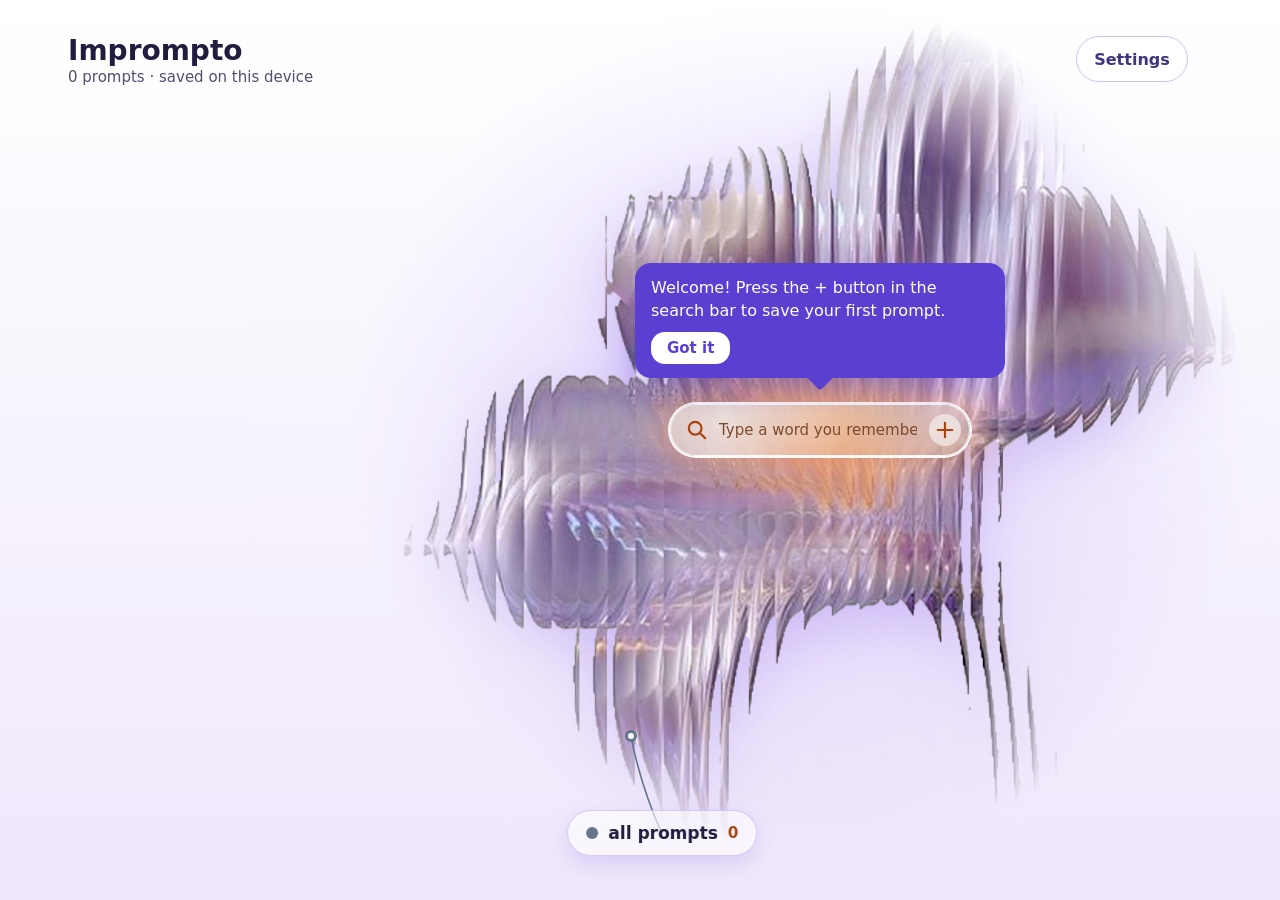
==== public/index.html @ 2e5ca0f1 "Update components, pages and public files Co-Authored-By: Claude Sonnet 5.5 <noreply@anthropic.com>" ====
<!doctype html>
<html lang="en">
<head>
<meta charset="utf-8">
<meta name="viewport" content="width=device-width, initial-scale=1">
<title>Imprompto</title>
<meta name="description" content="imprompto: a flower-shaped place to keep, search and copy your AI prompts. Everything stays in your own browser.">
<meta name="theme-color" content="#f3edfc">
<link rel="icon" href="data:image/svg+xml,%3Csvg xmlns='http://www.w3.org/2000/svg' viewBox='0 0 32 32'%3E%3Ccircle cx='16' cy='16' r='14' fill='%23c9b8f5'/%3E%3Ccircle cx='16' cy='16' r='7' fill='%23ffb26b'/%3E%3C/svg%3E">
<style>
:root{color-scheme:light;--ink:#241c3f;--mute:#554d70;--acc:#a8450f;--line:#c25be6;--chip:#efe9fb;--chipink:#43357d;--brand:#5b3fd0}
*{box-sizing:border-box}
html{background:#f3edfc}
html,body{margin:0;height:100%;overflow:hidden;background:linear-gradient(#fff,#efe7fb);color:var(--ink);
  font-family:system-ui,"Segoe UI",Helvetica,sans-serif}
button,input,textarea{font-family:inherit}
button:active{transform:scale(.97)}
.lab:active{transform:translate(-50%,-50%) scale(.97)}   /* keep the label centred while pressed, or the click misses */
:focus-visible{outline:3px solid #6d4aff;outline-offset:2px}
.sr{position:absolute;width:1px;height:1px;overflow:hidden;clip:rect(0 0 0 0);white-space:nowrap}
@media (prefers-reduced-motion:reduce){*{transition:none!important;animation:none!important}}
/* The whole design lives on a fixed stage that is scaled to fit the window. */
#stage{position:absolute;left:0;top:0;width:1200px;height:900px;transform-origin:0 0}
#flower{position:absolute;left:332px;top:0;width:898px;height:854px;pointer-events:none;user-select:none;-webkit-user-select:none;-webkit-user-drag:none;
  filter:drop-shadow(0 16px 30px rgba(120,80,220,.25));will-change:transform}
@keyframes float{from{transform:translateY(0)}to{transform:translateY(-10px)}}
@keyframes pulse{0%,100%{opacity:.7;transform:scale(1)}50%{opacity:1;transform:scale(1.12)}}
@keyframes pop{from{opacity:0;scale:.85}}
@keyframes rowin{from{opacity:0;transform:translateY(8px)}}
#bloom{position:absolute;width:260px;height:260px;margin:-130px 0 0 -130px;border-radius:50%;pointer-events:none;opacity:0;
  background:radial-gradient(circle,var(--c,#8b5cf6),transparent 68%);transition:opacity .25s;mix-blend-mode:multiply}
#bloom.on{opacity:.42}
#lines{position:absolute;inset:0;width:100%;height:100%;pointer-events:none;overflow:visible}
.brand{position:absolute;left:48px;top:36px}
.brand h1{margin:0;font-size:28px;font-weight:800;line-height:1.1}
.brand span{font-size:15px;color:var(--mute)}
.hbtn{position:absolute;top:36px;height:46px;border-radius:23px;font-size:16px;font-weight:700;cursor:pointer;padding:0}
#new{flex:none;width:32px;height:32px;padding:0;display:flex;align-items:center;justify-content:center;background:rgba(255,255,255,.55);border:0;border-radius:50%;cursor:pointer}
#sobtn:hover{background:var(--chip)}
#new:hover{background:#fff}
#sobtn{left:1056px;width:112px;background:#fff;border:1.5px solid #cfc3ee;color:var(--chipink)}
/* category labels on the petals (each has its own colour) */
.lab{position:absolute;height:46px;border-radius:23px;background:#fff;display:flex;align-items:center;gap:10px;
  padding:0 18px;font-size:17px;font-weight:700;cursor:pointer;border:0;color:var(--ink);
  transform:translate(-50%,-50%);box-shadow:0 8px 20px rgba(106,75,214,.18);transition:opacity .25s,box-shadow .2s;white-space:nowrap;
  animation:pop .5s backwards}
.lab b{width:12px;height:12px;border-radius:50%;background:var(--c)}
.lab i{font-style:normal;color:var(--acc);font-size:15px}
.lab:hover,.lab:focus-visible,.lab.on{box-shadow:0 0 0 2px var(--c),0 12px 24px rgba(106,75,214,.22)}
.dot{position:absolute;width:12px;height:12px;margin:-6px 0 0 -6px;border-radius:50%;background:#fff;border:3px solid var(--c);
  animation:pop .5s backwards;transition:box-shadow .25s,opacity .25s}
.dot.hot,.dot.sel{box-shadow:0 0 0 7px color-mix(in srgb,var(--c) 30%,transparent)}
body.searching #coach{opacity:0;pointer-events:none}
.tie{transition:opacity .25s}
.lab{touch-action:none;user-select:none;-webkit-user-select:none}
.lab.drag{cursor:grabbing;box-shadow:0 0 0 2px var(--c),0 18px 34px rgba(106,75,214,.3);z-index:3}
.lab.open{box-shadow:0 0 0 2px var(--c),0 12px 24px rgba(106,75,214,.22)}
.dim{opacity:.3!important}
.tie path{transition:stroke-width .2s}
.tie.hl path{stroke-width:3}
/* seeds: the prompts inside a sprig, floating around it */
.seed{position:absolute;height:30px;border-radius:15px;background:#fff;border:0;padding:0 10px;display:flex;align-items:center;gap:0;
  transform:translate(-50%,-50%);font-size:13px;font-weight:700;color:var(--ink);cursor:pointer;white-space:nowrap;z-index:2;
  box-shadow:0 0 0 2px var(--c),0 6px 14px rgba(106,75,214,.2);opacity:0;visibility:hidden;transition:opacity .2s,visibility 0s .2s}
.seed.show{opacity:1;visibility:visible;transition-delay:0s}
.seed b{flex:none;width:10px;height:10px;border-radius:50%;background:var(--c)}
.seed span{max-width:0;overflow:hidden;text-overflow:ellipsis;opacity:0;margin-left:0;transition:max-width .25s,opacity .2s,margin .25s}
.seed.full span,.seed:hover span,.seed:focus-visible span{max-width:130px;opacity:1;margin-left:7px}
.seed.all{background:var(--c);color:#fff;box-shadow:0 6px 14px rgba(0,0,0,.18)}
.seed.all b{background:#fff}
.slink{stroke-width:1.2;opacity:0;transition:opacity .2s;pointer-events:none}
.slink.show{opacity:.55}
#peek{position:absolute;width:250px;background:#fff;border-radius:14px;padding:12px 14px;box-shadow:0 16px 36px rgba(60,30,140,.28);
  z-index:4;pointer-events:none;opacity:0;transition:opacity .15s;font-size:14px;line-height:1.45;border-top:4px solid var(--c,#8b5cf6)}
#peek.show{opacity:1}
#peek h4{margin:0 0 4px;font-size:15px}
#peek p{margin:0;color:var(--mute);display:-webkit-box;-webkit-line-clamp:4;-webkit-box-orient:vertical;overflow:hidden}
#peek .tg{margin-top:8px;display:flex;gap:5px;flex-wrap:wrap}
#peek .tg span{background:var(--chip);color:var(--chipink);font-size:12px;padding:2px 8px;border-radius:10px}
#peek em{display:block;margin-top:8px;font-size:12px;font-style:normal;font-weight:700;color:var(--acc)}
body.searching .seed:not(.rseed),body.searching #peek,body.searching .slink:not(.rs){opacity:0;pointer-events:none;visibility:hidden}
body.mobile .seed,body.mobile #peek,body.mobile .slink{display:none}
/* search bar sitting on the pollen */
#glow{position:absolute;left:680px;top:310px;width:240px;height:240px;border-radius:50%;
  background:radial-gradient(circle,rgba(var(--bar,255,185,138),.6),rgba(var(--bar,255,185,138),0) 70%);pointer-events:none;animation:pulse 4s ease-in-out infinite}
#bar{position:absolute;left:650px;top:404px;width:300px;height:52px;border-radius:26px;
  background:radial-gradient(circle at 18% 28%,#fff6cf,rgba(255,246,207,0) 45%),radial-gradient(circle at 2px 2px,rgba(194,110,10,.28) 1.4px,transparent 1.6px) 0 0/13px 13px,linear-gradient(#ffd877,#ffbd55);
  border:3px solid #f59e0b;display:flex;align-items:center;padding:0 8px 0 16px;gap:10px;box-shadow:0 12px 26px rgba(106,75,214,.2)}
#bar svg{flex:none}
#q{flex:1;min-width:0;border:0;outline:0;background:none;font-size:15px;color:var(--ink);font-weight:600}
#q::placeholder{color:#7a4a12;font-weight:400}
#bar:focus-within{box-shadow:0 0 0 3px #6d4aff,0 12px 26px rgba(106,75,214,.2)}
#clr{flex:none;width:32px;height:32px;border-radius:50%;border:0;background:rgba(255,255,255,.55);color:#7a4a12;font-size:22px;line-height:1;cursor:pointer;display:none}
#clr.show{display:block}
#coach{position:absolute;left:615px;bottom:522px;width:370px;background:var(--brand);color:#fff;border-radius:16px;padding:14px 16px;font-size:16px;line-height:1.4;
  box-shadow:0 14px 30px rgba(91,63,208,.35);transition:opacity .25s;animation:pop .6s .6s backwards;display:none}
#coach.show{display:block}
#coach:after{content:"";position:absolute;left:50%;bottom:-9px;margin-left:-9px;width:18px;height:18px;background:var(--brand);transform:rotate(45deg);border-radius:3px}
#coach button{display:block;margin-top:10px;border:0;border-radius:14px;background:#fff;color:var(--brand);font-weight:700;font-size:15px;padding:7px 16px;cursor:pointer}
/* results box: joined to the pollen by a line, like the reference */
#box{position:absolute;left:48px;top:120px;width:400px;height:660px;background:rgba(255,255,255,.95);
  border:1.6px solid var(--line);opacity:0;transform:scale(.96);transform-origin:100% 0;pointer-events:none;
  transition:opacity .22s,transform .22s;display:flex;flex-direction:column}
#box.show{opacity:1;transform:none;pointer-events:auto}
#tab{position:absolute;left:-1.6px;top:-25px;height:24px;padding:0 12px;background:var(--line);color:#fff;
  font-size:14px;font-weight:700;letter-spacing:.5px;line-height:24px;white-space:nowrap}
#head{flex:none;padding:18px 18px 8px;font-size:13px;font-weight:700;letter-spacing:1.2px;color:var(--mute);text-transform:uppercase;
  white-space:nowrap;overflow:hidden;text-overflow:ellipsis}
#cats{flex:none;display:flex;flex-wrap:wrap;gap:8px;padding:2px 14px 10px}
#cats,#chips{scrollbar-width:none}
#cats::-webkit-scrollbar,#chips::-webkit-scrollbar{display:none}
.cb{flex:none;height:36px;border-radius:18px;border:1.5px solid #d9cff2;background:#fff;padding:0 13px;font-size:14px;font-weight:700;
  color:var(--ink);cursor:pointer;display:flex;align-items:center;gap:7px}
.cb b{width:10px;height:10px;border-radius:50%;background:var(--c,#64748b)}
.cb:hover{border-color:var(--chipink)}
.cb.on{background:var(--chipink);border-color:var(--chipink);color:#fff}
#list{overflow:auto;flex:1;padding:0 8px 8px}
.r{padding:14px 12px 10px;border-radius:12px;cursor:pointer;margin-bottom:2px;animation:rowin .28s backwards}
.r:hover,.r.cur{background:#f1e6fd}
.r .hd{display:flex;justify-content:space-between;gap:10px;align-items:baseline}
.r h3{margin:0;font-size:17px;font-weight:700;line-height:1.3;min-width:0;overflow-wrap:anywhere;display:-webkit-box;-webkit-line-clamp:2;-webkit-box-orient:vertical;overflow:hidden}   /* a long title wraps, then is cut, instead of spilling out */
.r .cat{min-width:0;max-width:45%;overflow:hidden;text-overflow:ellipsis;white-space:nowrap}
.r .cp{flex:none;font-size:14px;font-weight:700;color:var(--acc);opacity:.6}
.r:hover .cp,.r.cur .cp,.r.done .cp{opacity:1}
.r p{margin:5px 0 0;font-size:14px;line-height:1.45;color:var(--mute);display:-webkit-box;-webkit-line-clamp:2;-webkit-box-orient:vertical;overflow:hidden}
.r mark{background:none;color:var(--acc);font-weight:800}
.ft{display:flex;justify-content:space-between;align-items:center;gap:8px;margin-top:8px;min-height:34px}
.chips{display:flex;flex-wrap:wrap;align-items:center}
.chips span{color:#8a82a6;font-size:12.5px;font-weight:500}
.chips span+span:before{content:" \0000b7 ";white-space:pre}
.acts{flex:none;display:flex;gap:6px}
.act{background:none;color:var(--chipink);font-size:14px;font-weight:700;cursor:pointer;padding:5px 14px;border-radius:14px;border:1.5px solid var(--chipink)}
.act:hover{background:var(--chipink);color:#fff}
.none{padding:26px 16px;color:var(--mute);font-size:16px;line-height:1.5}
.none .sug{display:flex;flex-wrap:wrap;gap:8px;margin-top:12px}
#foot{flex:none;padding:10px 16px 12px;font-size:13px;color:var(--mute);border-top:1px solid #efe7fb}
/* pop-up windows */
.ov{position:absolute;inset:0;background:rgba(36,28,63,.4);box-shadow:0 0 0 4000px rgba(36,28,63,.4);display:none;z-index:5;align-items:center;justify-content:center}
.ov.show{display:flex}
.dlg{width:520px;max-width:94%;background:#fff;border-radius:20px;padding:24px 26px;box-shadow:0 24px 60px rgba(60,30,140,.3);font-size:16px;animation:pop .2s}
.dlg h2{margin:0 0 12px;font-size:21px}
.dlg label{display:block;font-size:13px;font-weight:700;color:var(--mute);margin:12px 0 5px;letter-spacing:.5px}
.dlg input[type=text],.dlg textarea{width:100%;border:1.5px solid #d9cff2;border-radius:10px;padding:10px 12px;font-size:16px;color:var(--ink)}
.dlg textarea{height:150px;resize:vertical}
.btns{display:flex;gap:10px;align-items:center;margin-top:16px;flex-wrap:wrap}
.btn{border:0;border-radius:20px;padding:10px 20px;cursor:pointer;font-size:16px;font-weight:700;background:var(--chip);color:var(--chipink)}
.btn.main{background:var(--brand);color:#fff}
.err{color:#a3180f;font-size:14px;margin-top:6px;min-height:18px}
.dlg p{margin:0 0 6px;line-height:1.5;color:var(--mute)}
#toast{position:fixed;left:50%;top:24px;width:max-content;transform:translateX(-50%);background:var(--ink);color:#fff;padding:10px 18px;border-radius:18px;
  font-size:15px;opacity:0;transition:opacity .25s;pointer-events:none;z-index:6;max-width:90%;text-align:center}
#toast.show{opacity:1}
body.mobile #toast{top:auto;bottom:24px}
#toast.has-undo{pointer-events:auto}
#toast button{margin-left:12px;border:0;border-radius:12px;padding:4px 12px;font-size:14px;font-weight:700;background:#fff;color:var(--chipink);cursor:pointer}
.btn:hover{filter:brightness(.96)}
.btn.main:hover{filter:brightness(1.12)}
/* computer layout: categories that do not fit on the 4 petals wait in a sliding row under the flower */
body:not(.mobile) #chips{display:flex;position:absolute;left:48px;top:828px;width:480px;gap:8px;overflow-x:auto;padding:2px 2px 8px;z-index:2}
body:not(.mobile) .chipbtn:not(.extra){display:none}
#editcats{left:748px;width:164px;background:#fff;border:1.5px solid #cfc3ee;color:var(--chipink);display:flex;align-items:center;justify-content:center;text-decoration:none}
#editcats:hover{background:var(--chip)}
body.mobile #editcats{left:16px;top:64px;height:36px;width:150px;font-size:14px}
/* phone / small-window layout: a 420-wide stage, categories on top, flower, results underneath */
#chips{display:none}
html:has(body.mobile){background:linear-gradient(#fff,#efe7fb) fixed;overflow-x:hidden;overflow-y:auto;height:auto}
body.mobile{height:auto;min-height:100vh;overflow-x:hidden;overflow-y:auto;background:linear-gradient(#fff,#efe7fb) fixed}
body.mobile #flower{left:0;top:124px;width:420px;height:399px;animation:float 8s ease-in-out infinite alternate}
body.mobile #bloom{display:none}
body.mobile .brand{left:16px;top:14px}
body.mobile .brand h1{font-size:19px}
body.mobile .brand span{font-size:13px}
body.mobile .sv{display:none}
body.mobile .hbtn{top:12px;height:44px;font-size:15px}
body.mobile #sobtn{left:166px;width:94px}
body.mobile #glow{left:100px;top:218px;width:240px;height:240px}
body.mobile #bar{left:60px;top:322px;width:300px;height:48px}
body.mobile #q{font-size:16px}   /* under 16px phones zoom the page when you tap the box */
body.mobile .lab,body.mobile .dot,body.mobile .tie{display:none}
body.mobile #coach{left:50px;bottom:672px;width:320px;font-size:15px}
body.mobile #chips{display:flex;position:absolute;left:16px;top:106px;width:388px;gap:8px;overflow-x:auto;padding:2px 2px 8px}
.chipbtn{flex:none;height:44px;border-radius:22px;border:0;background:#fff;padding:0 16px;font-size:15px;font-weight:700;color:var(--ink);
  cursor:pointer;box-shadow:0 4px 10px rgba(106,75,214,.14);display:flex;align-items:center;gap:8px}
.chipbtn b{width:11px;height:11px;border-radius:50%;background:var(--c,#64748b)}
.chipbtn i{font-style:normal;color:var(--acc)}
.chipbtn.on{box-shadow:0 0 0 2px var(--c,#64748b)}
body.mobile #box{left:16px;top:544px;width:388px;height:400px;transform-origin:50% 0}
body.mobile .r .cp{opacity:1}
body.mobile .act{padding:11px 12px}
body.mobile #foot{display:none}
body.mobile .dlg{width:380px}
body.mobile #stage{overflow-x:clip}   /* nothing inside may widen the phone page sideways */
body:not(.mobile) #tab,body:not(.mobile) #head,body:not(.mobile) #cats{display:none}
body:not(.mobile) #box{left:580px;top:482px;width:440px;height:320px;border:0;border-radius:22px;background:rgba(255,255,255,.97);
  box-shadow:0 14px 34px rgba(59,42,138,.22);transform-origin:50% 0}
body:not(.mobile) #box:before{content:"";position:absolute;left:50%;top:-8px;margin-left:-9px;width:18px;height:18px;background:inherit;transform:rotate(45deg);border-radius:3px}
body:not(.mobile) #list{padding:12px 10px 6px}
body:not(.mobile) .r{padding:11px 14px 9px}
body:not(.mobile) .r p{-webkit-line-clamp:1}
body:not(.mobile) .r:hover{background:#f7f2ff}
body:not(.mobile) .r.cur{background:#f4efff;box-shadow:inset 4px 0 0 var(--c)}
body:not(.mobile) .r.cur .cp{background:var(--brand);color:#fff;opacity:1;padding:3px 11px;border-radius:8px}
body:not(.mobile) .ft{margin-top:3px;min-height:0}
body:not(.mobile) #foot{padding:9px 18px 12px;font-size:12.5px;color:#8a82a6}
body[data-mode=seeds] #box{left:630px;width:340px;height:auto;max-height:270px;border-top:5px solid var(--c,#8b5cf6);border-radius:16px}
body[data-mode=seeds] #box:before{background:var(--c,#8b5cf6);top:-13px}
body[data-mode=seeds] #list{padding:12px 8px 6px;overflow:visible;flex:none}
body[data-mode=seeds] .r:not(.cur){display:none}
body[data-mode=seeds] .r.cur{background:none;box-shadow:none;padding:6px 12px 8px}
body[data-mode=seeds] .ft{margin-top:10px}
body[data-mode=seeds] .r.cur p{-webkit-line-clamp:4}
body[data-mode=seeds] #foot{border-top:0;padding:10px 18px 16px;line-height:1.45}
/* Trash button (top bar) and Trash window */
#trashbtn{left:928px;width:112px;background:#fff;border:1.5px solid #cfc3ee;color:var(--chipink);display:flex;align-items:center;justify-content:center;gap:7px}
#trashbtn:hover{background:var(--chip)}
#tcount{background:#c62828;color:#fff;font-size:12px;min-width:20px;height:20px;border-radius:10px;line-height:20px;text-align:center;position:absolute;right:-4px;top:-6px}
.act.danger{color:#c62828;border-color:#c62828}
.act.danger:hover{background:#c62828;color:#fff}
.thead{display:flex;justify-content:space-between;align-items:center}
#tlist{max-height:340px;overflow-y:auto}
.trow{display:flex;align-items:center;gap:8px;padding:12px 0;border-top:1px solid var(--chip)}
.tinfo{flex:1;min-width:0}
.tinfo b{display:flex;align-items:center;gap:8px;font-size:15px}
.tinfo b i{flex:none;width:10px;height:10px;border-radius:50%}
.tinfo span{font-size:12.5px;color:#8a82a6;margin-left:18px}
.btn.sm{padding:6px 14px;font-size:13.5px}
.tnone{padding:24px 0;text-align:center;color:#8a82a6}
body.mobile #trashbtn{left:270px;width:44px}
body.mobile #trashbtn span{display:none}
body.mobile #sobtn{left:322px;width:82px}
/* the glassy look that matches the flower: soft edges, a glow behind it, see-through pills, apricot search bar */
#flower{-webkit-mask-image:radial-gradient(closest-side,#000 68%,transparent 100%);mask-image:radial-gradient(closest-side,#000 68%,transparent 100%)}
#stage:before{content:"";position:absolute;left:332px;top:0;width:898px;height:854px;pointer-events:none;
  background:radial-gradient(closest-side,rgba(196,170,255,.45),rgba(196,170,255,0))}
body.mobile #stage:before{left:-40px;top:84px;width:500px;height:480px}
.lab,.chipbtn,.cb,#trashbtn,#sobtn,#editcats{background:rgba(255,255,255,.62);-webkit-backdrop-filter:blur(8px);backdrop-filter:blur(8px);
  border:1.5px solid rgba(190,170,240,.6)}
.cb.on{background:var(--chipink);border-color:var(--chipink)}
#trashbtn:hover,#sobtn:hover,#editcats:hover{background:rgba(255,255,255,.9)}
#bar{background:radial-gradient(circle at 18% 28%,rgba(255,255,255,.6),rgba(255,255,255,0) 50%),linear-gradient(rgba(var(--bar-hi,255,226,190),.5),rgba(var(--bar,255,196,150),.45));
  -webkit-backdrop-filter:blur(12px);backdrop-filter:blur(12px);border:1.5px solid rgba(255,255,255,.9);
  box-shadow:0 0 34px 8px rgba(var(--bar,255,185,138),.5),0 8px 20px rgba(106,75,214,.15)}
#bar:focus-within{box-shadow:0 0 0 2px rgba(255,255,255,.95),0 0 40px 12px rgba(var(--bar,255,170,110),.65),0 8px 20px rgba(106,75,214,.15)}
#bar :focus-visible{outline:0}
#q::placeholder{color:rgb(var(--bar-ink,122,74,48))}
/* the holographic picture sits where the flower is; the flower hides while a picture is set */
#holo{display:none;position:absolute;left:332px;top:0;width:898px;height:854px;pointer-events:none;will-change:transform;
  -webkit-mask-image:radial-gradient(closest-side,#000 68%,transparent 100%);mask-image:radial-gradient(closest-side,#000 68%,transparent 100%);
  filter:drop-shadow(0 16px 30px rgba(120,80,220,.25))}
body.pic #holo{display:block}
body.pic #flower{display:none}
body.mobile #holo{left:0;top:124px;width:420px;height:399px}
/* placing mode: dots can be grabbed, everything else steps aside */
body.placing .dot{pointer-events:auto;cursor:grab;z-index:5;box-shadow:0 0 0 7px color-mix(in srgb,var(--c) 30%,transparent)}
body.placing .lab,body.placing .seed{pointer-events:none}
/* one Settings button; the other header buttons live in the panel it opens */
#setbtn{left:1056px;width:112px;background:#fff;border:1.5px solid #cfc3ee;color:var(--chipink);z-index:31}
#setbtn:hover,#setbtn[aria-expanded=true]{background:var(--chip)}
#menu{position:absolute;left:1004px;top:90px;width:164px;display:none;flex-direction:column;gap:8px;padding:10px;border-radius:22px;z-index:30;
  background:rgba(255,255,255,.88);-webkit-backdrop-filter:blur(12px);backdrop-filter:blur(12px);border:1.5px solid #cfc3ee;box-shadow:0 12px 30px rgba(120,80,220,.2)}
#menu.open{display:flex}
body #menu .hbtn{position:static;width:100%;height:42px;font-size:15px;display:flex;align-items:center;justify-content:center;gap:7px;box-sizing:border-box}
body #menu #trashbtn span{display:inline}
body #menu #editcats{order:1}body #menu #editdash{order:2}body #menu #trashbtn{order:3}body #menu #sobtn{order:4}
#editdash{background:#fff;border:1.5px solid #cfc3ee;color:var(--chipink)}
body.mobile #setbtn{left:292px;top:12px;width:112px}   /* right side, so it never covers the app name */
body.mobile #menu{left:240px;top:62px}
/* edit mode: only two buttons on the screen edges (move sprigs, picture style) plus Done; the rest steps aside */
#edge{display:none}
body.editing #edge{display:block}
body.editing :is(#setbtn,#menu,#bar,#glow,#coach,#box,#chips){display:none!important}
body.editing :is(.lab,.seed,.chipbtn){pointer-events:none}
.edgebtn{position:fixed;top:calc(50% - 80px);width:64px;height:160px;padding:0;display:flex;flex-direction:column;align-items:center;justify-content:center;gap:8px;z-index:40;
  background:rgba(255,255,255,.88);-webkit-backdrop-filter:blur(10px);backdrop-filter:blur(10px);border:1.5px solid #cfc3ee;color:var(--chipink);font-size:12px;font-weight:700;cursor:pointer;box-shadow:0 8px 24px rgba(120,80,220,.18)}
.edgebtn span{width:50px;text-align:center;line-height:1.2}
#movebtn{left:0;border-radius:0 32px 32px 0;border-left:0}
#stylebtn{right:0;border-radius:32px 0 0 32px;border-right:0}
.edgebtn:hover,.edgebtn.on,.edgebtn[aria-expanded=true]{background:var(--chip)}
#stylepanel{display:none;position:fixed;right:76px;top:50%;transform:translateY(-50%);width:210px;max-height:calc(100% - 32px);overflow:auto;z-index:40;padding:10px;border-radius:22px;
  background:rgba(255,255,255,.92);-webkit-backdrop-filter:blur(12px);backdrop-filter:blur(12px);border:1.5px solid #cfc3ee;box-shadow:0 12px 30px rgba(120,80,220,.2)}
#stylepanel.open{display:block}
#styles{display:flex;flex-direction:column;gap:2px}
.sty{height:32px;padding:0 14px;border:0;border-radius:16px;background:none;color:var(--chipink);font-size:14px;font-weight:700;text-align:left;cursor:pointer}
.sty:hover{background:rgba(239,233,251,.7)}
.sty.on{background:var(--chip)}
.prow{display:flex;align-items:center;gap:6px;margin-top:8px;padding-top:8px;border-top:1px solid #e6defa}
.prow button{flex:1;height:32px;border-radius:16px;border:1.5px solid #cfc3ee;background:#fff;color:var(--chipink);font-size:13px;font-weight:700;cursor:pointer}
.barrow label{flex:1;font-size:13px;font-weight:700;color:var(--chipink)}
.barrow button{flex:none;padding:0 10px}
#barcolor{flex:none;width:34px;height:32px;padding:0;border:1.5px solid #cfc3ee;border-radius:16px;background:#fff;cursor:pointer}
#pichint{position:fixed;top:20px;left:50%;transform:translateX(-50%);margin:0;padding:8px 16px;border-radius:18px;z-index:40;background:#fff;border:1.5px solid #cfc3ee;color:var(--chipink);font-size:14px;font-weight:700}
#pichint[hidden]{display:none}
#donebtn{position:fixed;top:20px;right:24px;width:120px;   /* top corner (where Settings was) so it never covers the all-prompts label */
  height:44px;border-radius:22px;z-index:40;background:#fff;border:1.5px solid #cfc3ee;color:var(--chipink);font-size:16px;font-weight:700;cursor:pointer;box-shadow:0 8px 24px rgba(120,80,220,.18)}
#donebtn:hover{background:var(--chip)}
body.mobile #pichint{top:76px;width:max-content;max-width:90%;text-align:center}
</style>
</head>
<body>
<main id="stage">
  <img id="flower" src="[data-uri]" alt="" width="583" height="554" fetchpriority="high">
  <canvas id="holo" aria-hidden="true"></canvas>
  <div id="bloom" aria-hidden="true"></div>
  <svg id="lines" viewBox="0 0 1200 900" aria-hidden="true"></svg>
  <div class="brand"><h1>Imprompto</h1><span id="total"></span></div>
  <button class="hbtn" id="setbtn" aria-haspopup="true" aria-expanded="false">Settings</button>
  <div id="menu">
  <button class="hbtn" id="trashbtn" aria-label="Trash"><svg width="20" height="20" viewBox="0 0 20 20" fill="none" stroke="#43357d" stroke-width="1.8" stroke-linecap="round" stroke-linejoin="round" aria-hidden="true"><path d="M3 5h14M7.5 5V3h5v2M5 5l1 12h8l1-12M8.5 9v5M11.5 9v5"/></svg><span>Trash</span><b id="tcount"></b></button>
  <button class="hbtn" id="sobtn">Sign out</button>
  <a class="hbtn" id="editcats" href="/edit-categories.html">Edit categories</a>
  <button class="hbtn" id="editdash">Edit dashboard</button>
  </div>
  <input type="file" id="picfile" accept="image/*" hidden>
  <div id="labels"></div>
  <div id="chips" role="group" aria-label="Categories"></div>
  <div id="glow"></div>
  <div id="bar">
    <svg width="20" height="20" viewBox="0 0 22 22" fill="none" stroke="#a8450f" stroke-width="2.4" stroke-linecap="round" aria-hidden="true"><circle cx="9" cy="9" r="7"/><line x1="14.5" y1="14.5" x2="20" y2="20"/></svg>
    <input id="q" type="text" role="combobox" aria-controls="list" aria-expanded="false" aria-autocomplete="list" placeholder="Type a word you remember" maxlength="200" autocomplete="off" spellcheck="false" aria-label="Search your prompts" autofocus>
    <button id="clr" aria-label="Clear search">&times;</button>
    <button id="new" aria-label="New prompt" title="New prompt"><svg width="20" height="20" viewBox="0 0 22 22" fill="none" stroke="#a8450f" stroke-width="2.4" stroke-linecap="round" aria-hidden="true"><path d="M11 3v16M3 11h16"/></svg></button>
  </div>
  <div id="coach" role="status">Start here: type any word you remember, or click a petal to browse a group.<button id="coach-ok">Got it</button></div>
  <div id="box"><div id="tab"></div><div id="head"></div><div id="cats" role="group" aria-label="Filter by category"></div>
    <div id="list" role="listbox" aria-label="Results"></div>
    <div id="foot">↑ ↓ to move · Enter to copy · Esc to clear</div></div>
  <div class="sr" id="live" role="status" aria-live="polite"></div>
  <div class="ov" id="modal"><div class="dlg" role="dialog" aria-modal="true" aria-labelledby="ftitle">
    <h2 id="ftitle">New prompt</h2>
    <label for="f-title">TITLE</label><input type="text" id="f-title" maxlength="80" placeholder="Leave blank to fill in automatically">
    <label for="f-cat">CATEGORY</label><input type="text" id="f-cat" list="catlist" maxlength="30" placeholder="Leave blank to fill in automatically"><datalist id="catlist"></datalist>
    <label for="f-text">PROMPT</label><textarea id="f-text" placeholder="Paste your prompt here…"></textarea>
    <div class="err" id="ferr" role="alert"></div>
    <div class="btns"><button class="btn main" id="f-save">Save</button><button class="btn" id="f-cancel">Cancel</button></div>
  </div></div>
  <div class="ov" id="trashmodal"><div class="dlg" role="dialog" aria-modal="true" aria-labelledby="ttitle">
    <div class="thead"><h2 id="ttitle">Trash</h2><button class="act danger" id="t-empty">Empty trash</button></div>
    <p>Deleted prompts stay here for 30 days.</p>
    <div id="tlist"></div>
    <div class="btns"><button class="btn" id="t-close">Close</button></div>
  </div></div>
  <div id="toast" role="status"></div>
</main>
<div id="edge">
  <button class="edgebtn" id="movebtn" aria-pressed="false">
    <svg width="26" height="26" viewBox="0 0 26 26" fill="none" stroke="#43357d" stroke-width="2.2" stroke-linecap="round" stroke-linejoin="round" aria-hidden="true"><path d="M13 3v20M3 13h20M13 3l-3 3M13 3l3 3M13 23l-3-3M13 23l3-3M3 13l3-3M3 13l3 3M23 13l-3-3M23 13l-3 3"/></svg>
    <span>Move sprigs</span></button>
  <button class="edgebtn" id="stylebtn" aria-expanded="false">
    <svg width="26" height="26" viewBox="0 0 26 26" fill="none" stroke="#43357d" stroke-width="2.2" stroke-linecap="round" stroke-linejoin="round" aria-hidden="true"><rect x="3" y="3" width="20" height="20" rx="5"/><circle cx="10" cy="10" r="2"/><path d="M4 20l6-6 4 4 3-3 5 5"/></svg>
    <span>Picture style</span></button>
  <div id="stylepanel" role="group" aria-label="Picture style">
    <div id="styles"></div>
    <div class="prow"><button id="choosepic">Choose picture</button><button id="rmpic">Remove</button></div>
    <div class="prow barrow"><label for="barcolor">Search bar colour</label><input type="color" id="barcolor"><button id="barauto">Auto</button></div>
  </div>
  <p id="pichint" hidden>Drag each dot to where you want it</p>
  <button id="donebtn">Done</button>
</div>
<script>
const KEY = "promptlib.mine.v1", SEEN = "promptlib.seen.v1";
const uid = () => Date.now().toString(36) + Math.random().toString(36).slice(2, 8);
const str = v => (typeof v === "string" || typeof v === "number") ? String(v) : "";
const slug = v => str(v).trim().toLowerCase().replace(/\s+/g, "-");
/* turns anything (saved data, imported file) into a safe prompt, or null if it is not one */
function clean(p) {
  if (!p || typeof p !== "object" || Array.isArray(p) || p.purged) return null;   // purged = left over from the old starter prompts
  const title = str(p.title).trim(), text = str(p.text).trim();
  if (!title || !text) return null;
  const tags = (Array.isArray(p.tags) ? p.tags : []).map(slug).filter(Boolean);
  return { id: str(p.id) || uid(), title, category: slug(p.category) || "category1", tags, text, ...(+p.deleted && { deleted: +p.deleted }) };
}
let MINE = [];
function loadMine() {
  try { const j = JSON.parse(localStorage.getItem(KEY) || "[]"); MINE = (Array.isArray(j) ? j : []).map(clean).filter(Boolean); } catch (e) { MINE = []; }
}
loadMine();
const save = () => { let ok = true; try { localStorage.setItem(KEY, JSON.stringify(MINE)); localStorage.setItem(DIRTY, "1"); } catch (e) { ok = false; } sync(); return ok; };
const all = () => MINE.filter(m => !m.deleted);
/* ---- sync: your prompts are also kept in the cloud so every device shares them ---- */
const BASE = "promptlib.base.v1", DIRTY = "promptlib.dirty.v1", OWNER = "promptlib.owner.v1";
const lsGet = k => { try { return localStorage.getItem(k); } catch (e) { return null; } };
const lsSet = (k, v) => { try { v == null ? localStorage.removeItem(k) : localStorage.setItem(k, v); } catch (e) {} };
/* ---- the picture styles: one tiny program per look (a shader runs on the graphics card and recolours every pixel) ----
   PIC_STYLES lists them in order; the position in the list is the number the shader uses to pick a look. */
const PIC_STYLES = [
  { id: "holo", name: "Holographic" }, { id: "pixel", name: "Pixel art" }, { id: "halftone", name: "Halftone dots" },
  { id: "ascii", name: "ASCII text" }, { id: "glitch", name: "Glitch / VHS" }, { id: "watercolor", name: "Watercolor" },
  { id: "neon", name: "Neon outline" }, { id: "duotone", name: "Duotone" }, { id: "sketch", name: "Sketch" }
];
const HOLO_FRAG = `
#ifdef GL_FRAGMENT_PRECISION_HIGH
precision highp float;
#else
precision mediump float;
#endif
varying vec2 uv; uniform sampler2D tex; uniform float t, asp, imgAsp, mode; uniform vec2 lean;
vec2 cover(vec2 u){ float r = imgAsp / asp; return r > 1. ? vec2((u.x - .5) / r + .5, u.y) : vec2(u.x, (u.y - .5) * r + .5); }
vec4 px(vec2 u){ return texture2D(tex, cover(u)); }
float lum(vec3 c){ return dot(c, vec3(.3, .59, .11)); }
float hash(vec2 p){ return fract(sin(dot(p, vec2(127.1, 311.7))) * 43758.5453); }
float noise(vec2 p){ vec2 i = floor(p), f = fract(p); f = f * f * (3. - 2. * f);
  return mix(mix(hash(i), hash(i + vec2(1., 0.)), f.x), mix(hash(i + vec2(0., 1.)), hash(i + vec2(1., 1.)), f.x), f.y); }
float edge(vec2 u, float w){                                          // how sharply the picture changes here (outlines)
  vec2 e = vec2(w / 1122., w / 1067.);
  float gx = lum(px(u + vec2(e.x, 0.)).rgb) - lum(px(u - vec2(e.x, 0.)).rgb);
  float gy = lum(px(u + vec2(0., e.y)).rgb) - lum(px(u - vec2(0., e.y)).rgb);
  return length(vec2(gx, gy)); }

vec4 sHolo(){                                                         // the flower's look: sliding slices, drifting colours, pearly tint
  float b = floor(uv.y * 44.);
  float wob = sin(b * 1.7 + t * .9) * .5 + sin(b * .63 - t * .6) * .5;
  float amt = .012 + .02 * abs(sin(b * .37 + t * .2));
  vec2 u = uv + vec2(wob * amt + lean.x * .015, 0.);
  float ca = .006 + .004 * sin(t + b);
  vec3 c = vec3(px(u + vec2(ca, 0.)).r, px(u).g, px(u - vec2(ca, 0.)).b);
  float l = lum(c);
  vec3 rain = .5 + .5 * cos(6.2832 * (vec3(0., .33, .67) + uv.y * 1.5 + l * 1.2 + t * .05 + lean.y * .1));
  c = mix(c, mix(vec3(.82, .74, 1.), rain, .65), .38);
  c = mix(c, vec3(1.), .1) + pow(.5 + .5 * sin(b * 2. + t * 1.3 + uv.x * 4.), 8.) * .16;
  return vec4(c, px(u).a); }

vec4 sPixel(){                                                        // big square pixels, few colours
  vec2 n = vec2(72., 72. / asp); vec4 s = px((floor(uv * n) + .5) / n);
  return vec4(floor(s.rgb * 5. + .5) / 5., s.a); }

vec4 sHalftone(){                                                     // newspaper dots: darker spots get bigger dots
  vec2 n = vec2(80., 80. / asp), g = uv * n; vec4 s = px((floor(g) + .5) / n);
  float r = sqrt(1. - lum(s.rgb)) * .72, ink = 1. - smoothstep(r - .12, r, length(fract(g) - .5));
  return vec4(mix(vec3(.99, .97, .93), s.rgb * .8, ink), s.a); }

vec4 sAscii(){                                                        // letters-like marks: . - + # from light to dark
  vec2 n = vec2(96., 48. / asp), g = uv * n, f = fract(g) - .5; vec4 s = px((floor(g) + .5) / n);
  float l = lum(s.rgb), bar = step(abs(f.y), .07) * step(abs(f.x), .32), bar2 = step(abs(f.x), .07) * step(abs(f.y), .32), m = 0.;
  if (l > .15) m = 1. - smoothstep(.1, .16, length(f));
  if (l > .3) m = bar;
  if (l > .5) m = max(bar, bar2);
  if (l > .7) m = max(step(abs(abs(f.y) - .16), .06) * step(abs(f.x), .34), step(abs(abs(f.x) - .16), .06) * step(abs(f.y), .34));
  return vec4(mix(vec3(.05, .04, .12), mix(vec3(.45, 1., .75), s.rgb, .5), m), s.a); }

vec4 sGlitch(){                                                       // old video tape: rows jump sideways, colours split, noise
  float row = floor(uv.y * 40.), tk = floor(t * 7.), r = hash(vec2(row, tk)), big = step(.93, hash(vec2(row * .1, tk)));
  float sh = (r - .5) * .06 * step(.8, r) + (hash(vec2(row, tk + 5.)) - .5) * .25 * big;
  vec2 u = uv + vec2(sh, 0.); float ca = .004 + .02 * big;
  vec3 c = vec3(px(u + vec2(ca, 0.)).r, px(u).g, px(u - vec2(ca, 0.)).b);
  c *= .9 + .1 * sin(uv.y * 900.); c += (hash(uv * 300. + t) - .5) * .12;
  return vec4(c, px(u).a); }

vec4 sWater(){                                                        // wobbly, soft, washed-out paint on paper
  vec2 u = uv + (vec2(noise(uv * 9.), noise(uv * 9. + 7.)) - .5) * .025; vec4 s = vec4(0.);
  for (int i = 0; i < 8; i++){ float k = float(i) * .785; s += px(u + vec2(cos(k), sin(k)) * .007); }
  s /= 8.; vec3 c = mix(s.rgb, floor(s.rgb * 7. + .5) / 7., .5);
  c = mix(c, vec3(1.), .22) * (.94 + .06 * noise(uv * 260.)) * (1. - edge(u, 3.) * .8);
  return vec4(c, s.a); }

vec4 sNeon(){                                                         // glowing coloured outlines on a dark background
  float e = edge(uv, 1.5) * 5. + edge(uv, 6.) * 3.; vec4 s = px(uv);
  vec3 neon = .5 + .5 * cos(6.2832 * (vec3(0., .33, .67) + uv.x * .6 + uv.y * .4 + t * .08));
  return vec4(vec3(.04, .03, .1) + neon * clamp(e, 0., 1.4) + s.rgb * .12, s.a); }

vec4 sDuo(){                                                          // only two colours, dark to light
  vec4 s = px(uv);
  return vec4(mix(vec3(.17, .1, .42), vec3(1., .74, .55), smoothstep(.08, .92, lum(s.rgb))), s.a); }

vec4 sSketch(){                                                       // pencil outlines and criss-cross shading on paper
  vec4 s = px(uv); float l = lum(s.rgb), line = smoothstep(.03, .14, edge(uv, 1.5));
  float h1 = step(.5, fract((uv.x + uv.y) * 130.)) * step(l, .5), h2 = step(.5, fract((uv.x - uv.y) * 130.)) * step(l, .3);
  float ink = max(line, max(h1, h2) * .55);
  vec3 paper = mix(vec3(.98, .96, .9), s.rgb, .18) * (.95 + .05 * noise(uv * 300.));
  return vec4(mix(paper, vec3(.15, .13, .22), ink), s.a); }

void main(){
  vec4 c;
  if (mode < .5) c = sHolo();
  else if (mode < 1.5) c = sPixel();
  else if (mode < 2.5) c = sHalftone();
  else if (mode < 3.5) c = sAscii();
  else if (mode < 4.5) c = sGlitch();
  else if (mode < 5.5) c = sWater();
  else if (mode < 6.5) c = sNeon();
  else if (mode < 7.5) c = sDuo();
  else c = sSketch();
  gl_FragColor = c;
}`;
/* ---- your own picture: saved on this device only ----
   The picture itself goes in IndexedDB (the browser's big storage, no tiny limit); only the dot positions go in localStorage.
   picture = { dots: { categoryName: [x, y] } }  or null when there is no picture */
const PIC = "promptlib.picture.v1";
let picture = (() => { try { return JSON.parse(localStorage.getItem(PIC)) || null; } catch (e) { return null; } })();
function savePicture() {
  try { picture ? localStorage.setItem(PIC, JSON.stringify(picture)) : localStorage.removeItem(PIC); return true; } catch (e) { return false; }
}
function withDot(cat, spot) {                         // a copy of the default spot, with the hand-placed dot if there is one
  const d = picture && picture.dots[cat];
  return d ? { ...spot, dx: d[0], dy: d[1] } : { ...spot };
}
function picStore(mode, fn) {                         // run one small job on the picture box in IndexedDB
  return new Promise((ok, no) => {
    const open = indexedDB.open("imprompto", 1);
    open.onupgradeneeded = () => open.result.createObjectStore("pic");
    open.onerror = () => no(open.error);
    open.onsuccess = () => {
      const tx = open.result.transaction("pic", mode), req = fn(tx.objectStore("pic"));
      tx.oncomplete = () => ok(req.result); tx.onerror = tx.onabort = () => no(tx.error);
    };
  });
}
let picNow = null;                                    // this session's copy, so the picture still shows when the browser refuses to store it
const putPictureImage = blob => { picNow = blob; return picStore("readwrite", s => s.put(blob, "img")); };
const getPictureImage = () => picNow ? Promise.resolve(picNow) : picStore("readonly", s => s.get("img"));
const delPictureImage = () => { picNow = null; return picStore("readwrite", s => s.delete("img")); };
const PIC_STYLE = "promptlib.picstyle.v1";               // which look the picture has, e.g. "pixel"; on this device only
let picStyle = (() => { try { return localStorage.getItem(PIC_STYLE) || "holo"; } catch (e) { return "holo"; } })();
function savePicStyle(id) { picStyle = id; try { localStorage.setItem(PIC_STYLE, id); } catch (e) {} }
const picStyleIndex = () => Math.max(0, PIC_STYLES.findIndex(s => s.id === picStyle));
const BAR = "promptlib.barcolor.v1";                      // search bar colour the user picked, e.g. "#ffb070"; "" = match the picture
let barColor = (() => { try { return localStorage.getItem(BAR) || ""; } catch (e) { return ""; } })();
function saveBarColor(hex) { barColor = hex; try { hex ? localStorage.setItem(BAR, hex) : localStorage.removeItem(BAR); } catch (e) {} }
let syncing = false, again = false, cloudOK = false;
async function sync() {
  if (syncing) { again = true; return; }
  syncing = true;
  try {
    for (let i = 0; i < 3; i++) {
      const r = await fetch("/api/data", { cache: "no-store" });
      if (!r.ok) return;                                   // no cloud (offline or not signed in): keep working locally
      const { data, updated, email } = await r.json();
      if (email && lsGet(OWNER) && lsGet(OWNER) !== email) { [KEY, BASE, DIRTY].forEach(k => lsSet(k, null)); MINE = []; }   // a different person signed in on this browser
      if (email) lsSet(OWNER, email);
      if (!cloudOK) { cloudOK = true; if (window.renderLabels) renderLabels(); }
      const remote = Array.isArray(data) ? data.map(clean).filter(Boolean) : null;
      const dirty = lsGet(DIRTY) === "1" || (lsGet(BASE) == null && MINE.length);
      if (remote && !dirty) { MINE = remote; lsSet(BASE, String(updated)); try { localStorage.setItem(KEY, JSON.stringify(MINE)); } catch (e) {} if (window.renderLabels) { renderLabels(); render(); } return; }
      if (remote && lsGet(BASE) !== String(updated)) for (const c of remote) if (!MINE.some(m => m.id === c.id)) MINE.push(c);   // keep prompts added on other devices
      const put = await fetch("/api/data", { method: "PUT", headers: { "content-type": "application/json" }, body: JSON.stringify({ base: updated, data: MINE }) });
      if (put.ok) { lsSet(BASE, String((await put.json()).updated)); lsSet(DIRTY, null); try { localStorage.setItem(KEY, JSON.stringify(MINE)); } catch (e) {} if (window.renderLabels) { renderLabels(); render(); } return; }
      if (put.status !== 409) return;                      // otherwise a newer version appeared: look again
    }
  } catch (e) { /* offline: try again later */ }
  finally { syncing = false; if (again) { again = false; sync(); } }
}
addEventListener("online", sync);
document.addEventListener("visibilitychange", () => { if (!document.hidden) sync(); });
/* moves any number of prompts to one category and saves only once */
function movePrompts(list, newName) {
  const name = slug(newName), moving = name ? list.filter(d => d.category !== name) : [];
  moving.forEach(d => d.category = name);
  if (moving.length) save();
  return moving.length;
}
/* renaming a category: every prompt inside it moves to the new name */
const renameCategory = (oldName, newName) => movePrompts(all().filter(d => d.category === oldName), newName);
/* ---- trash: a deleted prompt is only marked with the time, so it can come back for 30 days ---- */
const KEEP_MS = 30 * 864e5;
const trashItems = () => MINE.filter(m => m.deleted && Date.now() - m.deleted < KEEP_MS).sort((a, b) => b.deleted - a.deleted);
function trashPrompt(d) {
  const m = MINE.find(x => x.id === d.id); if (m) m.deleted = Date.now();
  save();
}
function restorePrompt(id) { const m = MINE.find(x => x.id === id); if (m) { delete m.deleted; save(); } }
const purgePrompt = id => { MINE = MINE.filter(x => x.id !== id); save(); };   // gone for good
const emptyTrash = () => trashItems().map(m => m.id).forEach(purgePrompt);
const $ = id => document.getElementById(id);
const esc = s => s.replace(/[&<>"]/g, c => ({"&":"&amp;","<":"&lt;",">":"&gt;",'"':"&quot;"}[c]));
let cat = "";          // "" = no category chosen, "*" = every prompt, otherwise a category name
let cur = 0;           // which result row is highlighted
const RS = [];         // result seeds (seeds layout)
let ctx = { n: 0, restrict: false };
/* ---- fit the stage into the window (phones and short windows get their own layout) ---- */
const vw = () => document.documentElement.clientWidth || innerWidth;   // real visible width (innerWidth can be stretched on phones)
const isMobile = () => vw() < 700 || vw() < innerHeight * 0.9 || innerHeight < 560;
function fit() {
  const mobile = isMobile();
  document.body.classList.toggle("mobile", mobile);
  document.body.dataset.mode = mobile ? "classic" : "seeds";
  const W = mobile ? 420 : 1240, H = mobile ? 960 : 900, st = $("stage");
  st.style.width = W + "px"; st.style.height = H + "px";
  $("lines").setAttribute("viewBox", `0 0 ${W} ${H}`);
  $("q").placeholder = "Type a word you remember";
  const l = $("link");
  if (l) { const a = mobile ? [210, 370, 210, 544] : [448, 120, 635, 430]; ["x1", "y1", "x2", "y2"].forEach((k, i) => l.setAttribute(k, a[i])); }
  // phones and tablets fill the width and scroll down; the computer layout fits the whole window
  const s = mobile ? Math.min(vw() / W, 1.5) : Math.min(vw() / W, innerHeight / H, 9);
  const x = (vw() - W * s) / 2, y = mobile ? 0 : (innerHeight - H * s) / 2;
  st.style.transform = `translate(${x}px,${y}px) scale(${s})`;
}
let wasMobile = isMobile();
addEventListener("resize", () => { fit(); if (isMobile() !== wasMobile) { wasMobile = isMobile(); renderLabels(); render(); } });
/* ---- categories ---- */
const SPOTS = [                                   // petal positions: label (x,y) and the dot on the flower (dx,dy)
  { x: 430,  y: 190, dx: 639, dy: 210 },
  { x: 1070, y: 200, dx: 862, dy: 128 },
  { x: 330,  y: 600, dx: 555, dy: 490 },
  { x: 1070, y: 500, dx: 933, dy: 336 },
];
const ALLSPOT = { x: 640, y: 835, dx: 610, dy: 735 };
const ORDER = ["category1", "category2", "category3", "category4"];
const PAL = ["#8b5cf6", "#d946ef", "#d97706", "#0d9488", "#2563eb", "#dc2626", "#65a30d", "#0891b2"];
const ln = $("lines");
function catList() {
  const D = all(), found = [...new Set(D.map(d => d.category))];
  const ord = [...ORDER.filter(c => found.includes(c)), ...found.filter(c => !ORDER.includes(c)).sort()];
  return ord.map((c, i) => ({ c, n: D.filter(d => d.category === c).length, color: PAL[i % PAL.length] }));
}
function toggleCat(c) { cat = cat === c ? "" : c; render(); }          // a sprig narrows the current search (or browses when the box is empty)
function bloom(on, dot, color) {
  const b = $("bloom"); if (on) { b.style.cssText = `left:${dot.dx}px;top:${dot.dy}px;--c:${color}`; }
  b.classList.toggle("on", on);
}
const floaters = [];
const SEEDS_MAX = 7, NS = "http://www.w3.org/2000/svg";
let focused = null, leaveTimer = 0;
function renderLabels() {
  const cats = catList(), D = all();
  $("total").innerHTML = D.length + (D.length === 1 ? " prompt" : " prompts") + (cloudOK ? '<span class="sv"> · synced to your account</span>' : '<span class="sv"> · saved on this device</span>');
  $("sobtn").style.display = cloudOK ? "" : "none";             // nobody to sign out of when prompts only live on this device (signing out would wipe them)
  $("coach").firstChild.nodeValue = !D.length ? "Welcome! Press the + button in the search bar to save your first prompt."
    : isMobile() ? "Start here: type any word you remember, or tap a group above." : "Start here: type any word you remember, or click a sprig to see the prompts inside.";
  $("labels").innerHTML = ""; $("chips").innerHTML = ""; floaters.length = 0; focused = null;
  ln.querySelectorAll(".slink").forEach(n => n.remove()); RS.length = 0;
  let tieHtml = "", k = 0;
  const mk = (o, spot, label, count, color) => {
    const p = withDot(o, spot);
    tieHtml += `<g class="tie"><path d="M${p.dx} ${p.dy}L${p.x} ${p.y}" fill="none" stroke="${color}" stroke-width="1.6"/></g>`;
    const delay = `animation-delay:${0.1 + 0.08 * k++}s`;
    const dot = document.createElement("div"); dot.className = "dot"; dot.style.cssText = `left:${p.dx}px;top:${p.dy}px;--c:${color};${delay}`;
    const b = document.createElement("button"); b.className = "lab"; b.dataset.c = o; b.style.cssText = `left:${p.x}px;top:${p.y}px;--c:${color};${delay}`;
    b.setAttribute("aria-label", `${label}, ${count} ${count === 1 ? "prompt" : "prompts"}`);
    if (o !== "*") b.setAttribute("aria-expanded", "false");
    b.innerHTML = `<b></b>${esc(label)} <i>${count}</i>`;
    const f = { o, p, b, dot, color, ph: k * 1.9, amp: 1, hold: false, x: p.x, y: p.y, vx: 0, vy: 0, seeds: [], rs: [], label, total: count, open: false, peek: false, drag: null };
    $("labels").append(dot, b);
    b.addEventListener("click", () => { if (f.moved) { f.moved = false; return; } o === "*" ? toggleCat(o) : toggleOpen(f); });
    const on = () => { dot.classList.add("hot"); bloom(true, p, color); f.hold = true; enter(f); };
    const off = () => { dot.classList.remove("hot"); bloom(false, p, color); f.hold = false; leave(); };
    b.addEventListener("mouseenter", on); b.addEventListener("focus", on); b.addEventListener("mouseleave", off); b.addEventListener("blur", off);
    b.addEventListener("pointerdown", e => startDrag(f, e));
    if (o !== "*") {                                                  // the seeds inside this sprig
      D.filter(d => d.category === o).slice(0, SEEDS_MAX).forEach(d => f.seeds.push(mkSeed(f, d)));
      f.seeds.push(mkSeed(f, null, count));
    }
    floaters.push(f);
  };
  cats.slice(0, SPOTS.length).forEach((o, i) => mk(o.c, SPOTS[i], o.c, o.n, o.color));
  mk("*", ALLSPOT, "all prompts", D.length, "#64748b");
  [{ c: "*", n: D.length, color: "#64748b", label: "all" }, ...cats].forEach((o, i) => {
    const ch = document.createElement("button"); ch.className = "chipbtn" + (i > SPOTS.length ? " extra" : ""); ch.dataset.c = o.c; ch.style.setProperty("--c", o.color);
    ch.innerHTML = `<b></b>${esc(o.label || o.c)}<i>${o.n}</i>`; ch.onclick = () => { toggleCat(o.c); if (cat) $("box").scrollIntoView({ behavior: "smooth", block: "nearest" }); }; $("chips").append(ch);
  });
  ln.querySelectorAll(".tie").forEach(n => n.remove());
  ln.insertAdjacentHTML("afterbegin", tieHtml);
  ln.querySelectorAll(".tie").forEach((g, i) => { floaters[i].tie = g; floaters[i].line = g.firstChild; });
  floaters.forEach(f => f.seeds.forEach(sd => ln.insertAdjacentElement("afterbegin", sd.link)));
  $("catlist").innerHTML = cats.map(o => `<option value="${esc(o.c)}">`).join("");
}
ln.innerHTML = `<line id="link" x1="448" y1="120" x2="635" y2="430" stroke="#c25be6" stroke-width="1.8" opacity="0" style="transition:opacity .22s"/>`;
renderLabels(); fit();
/* ---- sprigs and seeds ----
   A sprig is a category: a pill on a tendril, pinned to the flower by a pollen dot.
   Sprigs drift, push each other apart, and spring back when dragged. Seeds are the prompts inside:
   point at a sprig to see them peek out, click it to pin them open. */
function clamp(v, a, b) { return Math.max(a, Math.min(b, v)); }
function trunc(t, n) { return t.length > n ? t.slice(0, n - 1) + "…" : t; }
function mkSeed(f, d, count) {
  const el = document.createElement("button"); el.className = "seed" + (d ? "" : " all"); el.style.setProperty("--c", f.color);
  el.innerHTML = d ? `<b></b><span>${esc(trunc(d.title, 18))}</span>` : `<b></b><span>all ${count} →</span>`;
  el.setAttribute("aria-label", d ? `Open prompt ${d.title}` : `See all ${count} ${f.o} prompts`);
  const link = document.createElementNS(NS, "line"); link.setAttribute("class", "slink"); link.setAttribute("stroke", f.color);
  const sd = { f, d, el, link, x: f.x, y: f.y, vx: 0, vy: 0 };
  el.style.left = f.x + "px"; el.style.top = f.y + "px";
  const on = () => { enter(f); showPeek(sd); }, off = () => { leave(); hidePeek(); };
  el.addEventListener("pointerenter", on); el.addEventListener("focus", on); el.addEventListener("pointerleave", off); el.addEventListener("blur", off);
  el.addEventListener("click", () => {
    f.open = false; hidePeek(); syncFocus();
    if (!d) return toggleCat(f.o);
    $("q").value = d.title; cat = d.category; render();
  });
  $("labels").append(el);
  return sd;
}
const peekEl = document.createElement("div"); peekEl.id = "peek"; $("stage").append(peekEl);
function showPeek(sd) {
  if (!sd.d) return peekEl.classList.remove("show");
  peekEl.style.setProperty("--c", sd.f.color);
  peekEl.innerHTML = `<h4>${esc(sd.d.title)}</h4><p>${esc(sd.d.text.replace(/\s+/g, " "))}</p><div class="tg">${sd.d.tags.slice(0, 4).map(t => `<span>${esc(t)}</span>`).join("")}</div><em>Click to open</em>`;
  const right = sd.x < 850;
  peekEl.style.left = clamp(right ? sd.x + 26 : sd.x - 276, 10, 940) + "px";
  peekEl.style.top = clamp(sd.y - 30, 100, 640) + "px";
  peekEl.classList.add("show");
}
function hidePeek() { peekEl.classList.remove("show"); }
function enter(f) { clearTimeout(leaveTimer); if (focused !== f) { focused = f; syncFocus(); } }
function leave() { clearTimeout(leaveTimer); leaveTimer = setTimeout(() => { focused = null; syncFocus(); }, 380); }
function syncFocus() {                                               // dim the others, show seeds for the sprig you're on
  const anyOpen = floaters.some(x => x.open);
  for (const g of floaters) {
    g.peek = g === focused && !!g.seeds.length;
    const show = g.peek || g.open, dim = (focused || anyOpen) && g !== focused && !g.open;
    g.b.classList.toggle("dim", !!dim); g.dot.classList.toggle("dim", !!dim); g.tie && g.tie.classList.toggle("dim", !!dim);
    g.tie && g.tie.classList.toggle("hl", g === focused || g.open);
    g.b.classList.toggle("open", g.open); if (g.o !== "*") g.b.setAttribute("aria-expanded", g.open);
    g.seeds.forEach(sd => { sd.el.classList.toggle("show", show); sd.el.classList.toggle("full", g.open); sd.link.classList.toggle("show", show); });
  }
}
function toggleOpen(f) { const was = f.open; floaters.forEach(g => g.open = false); f.open = !was; if (f.open) focused = f; syncFocus(); }
function closeSeeds() { if (floaters.some(g => g.open)) { floaters.forEach(g => g.open = false); syncFocus(); } }
document.addEventListener("pointerdown", e => { if (!e.target.closest(".lab,.seed,#editcats")) closeSeeds(); });
const mouse = { x: 0, y: 0, in: false };
const stagePt = e => { const r = $("stage").getBoundingClientRect(), sc = r.width / $("stage").offsetWidth; return { x: (e.clientX - r.left) / sc, y: (e.clientY - r.top) / sc }; };
addEventListener("pointermove", e => { const m = stagePt(e); mouse.x = m.x; mouse.y = m.y; mouse.in = true; });
document.addEventListener("pointerleave", () => mouse.in = false);
function startDrag(f, e) {                                           // drag a sprig; it springs back when you let go
  if (e.button !== 0 || isMobile()) return;
  const m = stagePt(e); f.drag = { gx: f.x - m.x, gy: f.y - m.y, sx: m.x, sy: m.y, on: false };
  f.moved = false;
  const move = ev => {
    const q = stagePt(ev), d = f.drag; if (!d) return;
    if (!d.on && Math.hypot(q.x - d.sx, q.y - d.sy) > 6) { d.on = true; f.b.classList.add("drag"); }
    if (d.on) { f.moved = true; d.tx = q.x + d.gx; d.ty = q.y + d.gy; }
  };
  const up = () => {
    removeEventListener("pointermove", move); removeEventListener("pointerup", up); removeEventListener("pointercancel", up);
    f.b.classList.remove("drag"); f.drag = null;
    if (f.moved) setTimeout(() => f.moved = false, 0);               // swallow the click that ends a drag
  };
  addEventListener("pointermove", move); addEventListener("pointerup", up); addEventListener("pointercancel", up);
}
const calm = matchMedia("(prefers-reduced-motion:reduce)"), flw = { x: 0, y: 0 };
let last = 0;
function step(ms) {
  requestAnimationFrame(step);
  const dt = Math.min(2, (ms - last) / 16.7 || 1); last = ms;
  if (isMobile() || !floaters.length) return;
  const t = ms / 1000, searching = document.body.classList.contains("searching");
  const k = calm.matches ? 0 : 1, lx = mouse.in ? clamp((mouse.x - 781) * 0.012, -8, 8) : 0, ly = mouse.in ? clamp((mouse.y - 450) * 0.012, -8, 8) : 0;
  flw.x += ((Math.sin(t * 0.4) * 5 + lx) * k - flw.x) * 0.05; flw.y += ((Math.cos(t * 0.33) * 7 - 5 + ly) * k - flw.y) * 0.05;   // the flower sways and leans toward the cursor
  $("flower").style.translate = flw.x + "px " + flw.y + "px";
  for (const f of floaters) {
    f.dot.style.left = f.p.dx + flw.x + "px"; f.dot.style.top = f.p.dy + flw.y + "px";                // dots and tendrils ride on the flower
    if (f.hold) { $("bloom").style.left = f.p.dx + flw.x + "px"; $("bloom").style.top = f.p.dy + flw.y + "px"; }
    f.amp += (((f.hold || searching || calm.matches) ? 0 : 1) - f.amp) * 0.08;                     // ease to rest / back
    if (f.drag && f.drag.on) { f.vx = (f.drag.tx - f.x) * 0.5; f.vy = (f.drag.ty - f.y) * 0.5; f.x = f.drag.tx; f.y = f.drag.ty; }
    else {
      let tx = f.p.x + (Math.sin(t * 0.55 + f.ph) * 9 + Math.sin(t * 0.23 + f.ph * 2) * 5) * f.amp;
      let ty = f.p.y + (Math.cos(t * 0.42 + f.ph) * 8 + Math.cos(t * 0.31 + f.ph * 3) * 4) * f.amp;
      if (mouse.in && !calm.matches) {                                                              // lean toward the cursor
        const dx = mouse.x - f.p.x, dy = mouse.y - f.p.y, d = Math.hypot(dx, dy) || 1, pull = Math.max(0, 1 - d / 420) * 14 * f.amp;
        tx += dx / d * pull; ty += dy / d * pull;
      }
      let ax = (tx - f.x) * 0.06, ay = (ty - f.y) * 0.06;                                           // spring home
      for (const g of floaters) if (g !== f) {                                                      // sprigs never overlap
        const dx = (f.x - g.x) / 175, dy = (f.y - g.y) / 62, d = Math.hypot(dx, dy);
        if (d < 1) { const u = (1 - d) / (d || 1) * 1.4; ax += dx * u; ay += dy * u; }
      }
      const damp = Math.pow(0.86, dt); f.vx = (f.vx + ax * dt) * damp; f.vy = (f.vy + ay * dt) * damp;
      f.x = clamp(f.x + f.vx * dt, 90, 1110); f.y = clamp(f.y + f.vy * dt, 110, 870);
    }
    f.b.style.left = f.x + "px"; f.b.style.top = f.y + "px";
    // the tendril: a curve that trails behind the motion
    const dx0 = f.p.dx + flw.x, dy0 = f.p.dy + flw.y;
    const mx = (dx0 + f.x) / 2, my = (dy0 + f.y) / 2, nx = -(f.y - dy0), ny = f.x - dx0, nl = Math.hypot(nx, ny) || 1;
    const bend = (calm.matches ? 0 : Math.sin(t * 0.8 + f.ph) * 14) + clamp((f.vx * ny - f.vy * nx) / nl * -3, -40, 40);
    f.line.setAttribute("d", `M${dx0} ${dy0}Q${mx + nx / nl * bend} ${my + ny / nl * bend} ${f.x} ${f.y}`);
    // seeds: fan out away from the flower, trailing the sprig on springs (result seeds use the same fan, but wider)
    const act = f.rs.length ? f.rs : f.seeds, show = f.rs.length > 0 || f.peek || f.open, n = act.length, big = f.open || f.rs.length > 0;
    const rs_ = f.rs.length > 0, rx = rs_ ? 200 : big ? 175 : 150, ry = rs_ ? 175 : big ? 140 : 115, spread = 3.2;
    if (show) {                                                      // aim the fan at the side with the most free room
      const base = Math.atan2((f.y - 450) * 0.25, f.x - 781); let best = base, pen = 1e9;
      for (let k = 0; k <= 24; k++) {
        const off = ((k + 1) >> 1) * 0.25 * (k % 2 ? 1 : -1), a0 = base + off; let bad = 0;
        for (let i = 0; i < n; i++) {
          const a = a0 + (n > 1 ? ((i + 0.5) / n - 0.5) * spread : 0), x = f.x + Math.cos(a) * rx, y = f.y + Math.sin(a) * ry;
          bad += Math.max(0, 100 - x) + Math.max(0, x - 1090) + Math.max(0, 125 - y) + Math.max(0, y - 850);
        }
        if (bad + Math.abs(off) * 6 < pen) { pen = bad + Math.abs(off) * 6; best = a0; }
      }
      f.cx = (f.cx === undefined ? Math.cos(best) : f.cx + (Math.cos(best) - f.cx) * 0.08);
      f.cy = (f.cy === undefined ? Math.sin(best) : f.cy + (Math.sin(best) - f.cy) * 0.08);
    }
    const out = Math.atan2(f.cy || 0, f.cx === undefined ? 1 : f.cx);
    f.seeds.concat(f.rs).forEach(sd => {
      const i = act.indexOf(sd), on = show && i >= 0;
      const ang = out + (n > 1 ? ((i + 0.5) / n - 0.5) * spread : 0) + (calm.matches ? 0 : Math.sin(t * 0.5 + i * 1.3) * 0.08);
      const kk = rs_ && n > 4 && i % 2 ? 1.45 : 1;                                                  // crowded sprig: alternate two rings
      let ax = ((on ? f.x + Math.cos(ang) * rx * kk : f.x) - sd.x) * 0.09, ay = ((on ? f.y + Math.sin(ang) * ry * kk : f.y) - sd.y) * 0.09;
      if (on) {
        for (const o of act) if (o !== sd) {                                                        // seeds keep apart
          const wide = rs_ ? 170 : big ? 105 : 34, dx = (sd.x - o.x) / wide, dy = (sd.y - o.y) / (rs_ ? 44 : 36), d = Math.hypot(dx, dy);
          if (d < 1) { const u = (1 - d) / (d || 1) * (rs_ ? 2.4 : 1.2); ax += dx * u; ay += dy * u; }
        }
        for (const g of floaters) if (g !== f) {                                                    // ...and away from other sprigs
          const dx = (sd.x - g.x) / 130, dy = (sd.y - g.y) / 50, d = Math.hypot(dx, dy);
          if (d < 1) { const u = (1 - d) / (d || 1) * 1.2; ax += dx * u; ay += dy * u; }
        }
      }
      const damp = Math.pow(0.8, dt); sd.vx = (sd.vx + ax * dt) * damp; sd.vy = (sd.vy + ay * dt) * damp;
      const hw = sd.i === undefined ? 0 : sd.el.offsetWidth / 2; sd.x = clamp(sd.x + sd.vx * dt, hw ? hw + 8 : 100, hw ? 1192 - hw : 1100); sd.y = clamp(sd.y + sd.vy * dt, 115, 870);
      sd.el.style.left = sd.x + "px"; sd.el.style.top = sd.y + "px";
      sd.link.setAttribute("x1", f.x); sd.link.setAttribute("y1", f.y); sd.link.setAttribute("x2", sd.x); sd.link.setAttribute("y2", sd.y);
    });
  }
}
requestAnimationFrame(step);
/* ---- search bar colour: matches the picture on its own, or uses the colour picked with the colour picker ----
   barAvg = the picture's average colour [r, g, b] (or null); barColor (data/picture.js) = the picked colour (or "" for automatic) */
let barAvg = null;
const DEFAULT_BAR = [255, 196, 150];
const toRgb = h => [1, 3, 5].map(i => parseInt(h.slice(i, i + 2), 16));
const toHex = c => "#" + c.map(v => v.toString(16).padStart(2, "0")).join("");
const mixTo = (c, to, k) => c.map((v, i) => Math.round(v + (to[i] - v) * k));
function barAuto(im) {                                                // find the picture's main colour; colourful pixels count more than grey ones
  barAvg = null;
  if (im) try {
    const c = document.createElement("canvas"); c.width = c.height = 24;
    const x = c.getContext("2d"); x.drawImage(im, 0, 0, 24, 24);
    const d = x.getImageData(0, 0, 24, 24).data; let r = 0, g = 0, b = 0, w = 0;
    for (let i = 0; i < d.length; i += 4) {
      const k = d[i + 3] / 255 * (.15 + (Math.max(d[i], d[i + 1], d[i + 2]) - Math.min(d[i], d[i + 1], d[i + 2])) / 255);
      r += d[i] * k; g += d[i + 1] * k; b += d[i + 2] * k; w += k;
    }
    if (w > 0) barAvg = [r / w, g / w, b / w].map(Math.round);
  } catch (e) {}
  applyBarColor();
}
function applyBarColor() {
  const c = barColor ? toRgb(barColor) : barAvg, s = document.documentElement.style, names = ["--bar", "--bar-hi", "--bar-ink"];
  if (c) {                                                            // pastel version so the dark text stays easy to read
    [mixTo(c, [255, 255, 255], .3), mixTo(c, [255, 255, 255], .6), mixTo(c, [0, 0, 0], .62)].forEach((v, i) => s.setProperty(names[i], v.join(",")));
  } else names.forEach(n => s.removeProperty(n));
  $("barcolor").value = toHex(c || DEFAULT_BAR);
}
$("barcolor").oninput = e => { saveBarColor(e.target.value); applyBarColor(); };
$("barauto").onclick = () => { saveBarColor(""); applyBarColor(); };
applyBarColor();
/* ---- styled picture: draws the user's picture in the chosen look (the looks live in holo-shader.js) ---- */
const HOLO_VERT = "attribute vec2 p;varying vec2 uv;void main(){uv=vec2(p.x*.5+.5,.5-p.y*.5);gl_Position=vec4(p,0.,1.);}";
const holoEl = $("holo");
let hgl = null, hU = {}, hRun = false;
function holoSetup() {
  hgl = holoEl.getContext("webgl", { premultipliedAlpha: false });
  if (!hgl) return false;
  const sh = (type, src) => { const s = hgl.createShader(type); hgl.shaderSource(s, src); hgl.compileShader(s); return s; };
  const pr = hgl.createProgram(); hgl.attachShader(pr, sh(hgl.VERTEX_SHADER, HOLO_VERT)); hgl.attachShader(pr, sh(hgl.FRAGMENT_SHADER, HOLO_FRAG));
  hgl.linkProgram(pr); hgl.useProgram(pr);
  hgl.bindBuffer(hgl.ARRAY_BUFFER, hgl.createBuffer()); hgl.bufferData(hgl.ARRAY_BUFFER, new Float32Array([-1, -1, 1, -1, -1, 1, 1, 1]), hgl.STATIC_DRAW);
  const loc = hgl.getAttribLocation(pr, "p"); hgl.enableVertexAttribArray(loc); hgl.vertexAttribPointer(loc, 2, hgl.FLOAT, false, 0, 0);
  ["t", "asp", "imgAsp", "lean", "mode"].forEach(n => hU[n] = hgl.getUniformLocation(pr, n));
  hgl.bindTexture(hgl.TEXTURE_2D, hgl.createTexture());
  [[hgl.TEXTURE_WRAP_S, hgl.CLAMP_TO_EDGE], [hgl.TEXTURE_WRAP_T, hgl.CLAMP_TO_EDGE], [hgl.TEXTURE_MIN_FILTER, hgl.LINEAR], [hgl.TEXTURE_MAG_FILTER, hgl.LINEAR]]
    .forEach(([k, v]) => hgl.texParameteri(hgl.TEXTURE_2D, k, v));
  return true;
}
function holoShow(src) {                                              // turn the picture holographic and put it where the flower was
  const im = new Image();
  im.onload = () => {
    if (!hgl && !holoSetup()) return;
    holoEl.width = 1122; holoEl.height = 1067; hgl.viewport(0, 0, 1122, 1067);
    hgl.texImage2D(hgl.TEXTURE_2D, 0, hgl.RGBA, hgl.RGBA, hgl.UNSIGNED_BYTE, im);
    hgl.uniform1f(hU.asp, 1122 / 1067); hgl.uniform1f(hU.imgAsp, im.width / im.height);
    document.body.classList.add("pic"); barAuto(im);
    if (!hRun) { hRun = true; requestAnimationFrame(holoFrame); }
  };
  im.src = src;
}
function holoHide() { document.body.classList.remove("pic"); barAuto(null); }
function holoFrame(ms) {
  if (!document.body.classList.contains("pic")) { hRun = false; return; }
  requestAnimationFrame(holoFrame);
  const k = calm.matches ? 0 : 1;
  hgl.uniform1f(hU.t, k ? ms / 1000 : 3); hgl.uniform1f(hU.mode, picStyleIndex());
  hgl.uniform2f(hU.lean, k && mouse.in ? clamp((mouse.x - 781) / 400, -1, 1) : 0, k && mouse.in ? clamp((mouse.y - 450) / 400, -1, 1) : 0);
  hgl.drawArrays(hgl.TRIANGLE_STRIP, 0, 4);
  holoEl.style.translate = flw.x + "px " + flw.y + "px";             // sways with the flower's motion
}
/* ---- your picture: choose a photo, style it, drag each sprig's dot onto it (the buttons live in edit mode) ---- */
async function showPicture() { try { const b = await getPictureImage(); if (b) holoShow(URL.createObjectURL(b)); } catch (e) {} }
function readPicture(file) {                                          // shrink huge pictures so the graphics card can handle them
  const im = new Image(), url = URL.createObjectURL(file);
  im.onerror = () => toast("That file is not a picture");
  im.onload = () => {
    const k = Math.min(1, 1600 / Math.max(im.width, im.height)), c = document.createElement("canvas");
    c.width = Math.round(im.width * k); c.height = Math.round(im.height * k);
    c.getContext("2d").drawImage(im, 0, 0, c.width, c.height); URL.revokeObjectURL(url);
    c.toBlob(async blob => {                                          // a PNG stays a PNG so see-through parts stay see-through
      const kept = await putPictureImage(blob).then(() => true, () => false);
      picture = { dots: {} }; savePicture();
      showPicture(); renderLabels(); setPlacing(true);
      if (!kept) toast("Shown now, but this page cannot keep it for next time");
    }, file.type === "image/png" ? "image/png" : "image/jpeg", 0.88);
  };
  im.src = url;
}
function setPlacing(on) {
  document.body.classList.toggle("placing", on);
  $("movebtn").classList.toggle("on", on); $("movebtn").setAttribute("aria-pressed", on);
  $("pichint").hidden = !on;
}
$("choosepic").onclick = () => $("picfile").click();
$("picfile").onchange = e => { if (e.target.files[0]) readPicture(e.target.files[0]); e.target.value = ""; };
$("rmpic").onclick = () => { picture = null; savePicture(); delPictureImage().catch(() => {}); holoHide(); setPlacing(false); renderLabels(); };
$("labels").addEventListener("pointerdown", e => {                    // in placing mode, a dot can be dragged
  const f = document.body.classList.contains("placing") && floaters.find(g => g.dot === e.target);
  if (!f) return;
  e.preventDefault();
  const move = ev => { const q = stagePt(ev); f.p.dx = Math.round(q.x - flw.x); f.p.dy = Math.round(q.y - flw.y); };
  const up = () => {
    removeEventListener("pointermove", move); removeEventListener("pointerup", up);
    picture = picture || { dots: {} }; picture.dots[f.o] = [f.p.dx, f.p.dy]; savePicture();
  };
  addEventListener("pointermove", move); addEventListener("pointerup", up);
});
if (picture) showPicture();
/* ---- Edit mode: the list of picture styles; the choice is remembered and shown on the next frame ---- */
function drawStyleList() {
  const now = PIC_STYLES[picStyleIndex()].id;
  $("styles").innerHTML = PIC_STYLES.map(s => `<button class="sty${s.id === now ? " on" : ""}" data-id="${s.id}">${s.name}</button>`).join("");
}
$("styles").onclick = e => { const b = e.target.closest(".sty"); if (b) { savePicStyle(b.dataset.id); drawStyleList(); } };
drawStyleList();
/* ---- search (every word must match somewhere; tiny typos allowed) ---- */
function near(a, b) {                       // true if the words differ by one typo
  if (a === b) return true;
  if (Math.abs(a.length - b.length) > 1) return false;
  if (a.length === b.length) {
    let i = 0; while (i < a.length && a[i] === b[i]) i++;
    if (i === a.length) return true;
    if (a.slice(i + 1) === b.slice(i + 1)) return true;                                    // one wrong letter
    return a[i] === b[i + 1] && a[i + 1] === b[i] && a.slice(i + 2) === b.slice(i + 2);   // two letters swapped
  }
  const [s, l] = a.length < b.length ? [a, b] : [b, a];
  let i = 0; while (i < s.length && s[i] === l[i]) i++;
  return s.slice(i) === l.slice(i + 1);                                                    // one missing letter
}
const fold = s => String(s).normalize("NFD").replace(/[̀-ͯ]/g, "").toLowerCase();
const cache = new WeakMap();
function hay(item) {
  let h = cache.get(item);
  if (!h) {
    const title = fold(item.title), tags = fold(item.category + " " + item.tags.join(" ")), text = fold(item.text);
    h = { title, tags, text, words: [...new Set((title + " " + tags + " " + text).split(/[^a-z0-9']+/).filter(w => w.length >= 4))] };
    cache.set(item, h);
  }
  return h;
}
function score(item, terms) {
  const h = hay(item);
  let total = 0;
  for (const t of terms) {
    let s = 0;
    if (h.title.includes(t)) s = 5; else if (h.tags.includes(t)) s = 4; else if (h.text.includes(t)) s = 2;
    else if (t.length >= 4 && h.words.some(w => near(t, w))) s = 1;
    if (!s) return 0;
    total += s;
  }
  return total;
}
function hl(s, terms) {                       // highlight on the plain text, escape each piece afterwards
  const ts = terms.filter(t => t.length > 1).sort((a, b) => b.length - a.length);
  if (!ts.length) return esc(s);
  const re = new RegExp("(" + ts.map(t => t.replace(/[.*+?^${}()|[\]\\]/g, "\\$&")).join("|") + ")", "gi");
  return s.split(re).map((part, i) => i % 2 ? "<mark>" + esc(part) + "</mark>" : esc(part)).join("");
}
/* sprigs double as live filters: while searching they show how many matches they hold */
function markSprigs(counts, restrict) {
  for (const f of floaters) {
    const n = counts ? (f.o === "*" ? counts.total : (counts[f.o] || 0)) : f.total, sel = !!counts && f.o === cat;
    const i = f.b.querySelector("i"); if (i) i.textContent = n;
    f.b.setAttribute("aria-label", `${f.label}, ${n} ${counts ? (n === 1 ? "match" : "matches") : (n === 1 ? "prompt" : "prompts")}`);
    const off = !!counts && restrict && !sel, zero = !!counts && !sel && n === 0;
    for (const el of [f.b, f.dot, f.tie]) if (el) { el.classList.toggle("off", off); el.classList.toggle("zero", zero); }
    f.dot.classList.toggle("sel", sel); f.tie && f.tie.classList.toggle("sel", sel);
  }
}
function clearSeeds() { RS.splice(0).forEach(sd => { sd.el.remove(); sd.link.remove(); }); floaters.forEach(f => f.rs = []); }
function makeResultSeed(d, i, color) {                   // seeds layout: each result is a seed on its category's sprig
  const f = floaters.find(g => g.o === d.category) || floaters.find(g => g.o === "*"); if (!f) return;
  const el = document.createElement("button"); el.className = "seed rseed show full"; el.tabIndex = -1; el.style.setProperty("--c", color);
  el.style.animationDelay = i * 40 + "ms";
  el.innerHTML = `<b></b><span>${esc(trunc(d.title, 30))}</span>`; el.setAttribute("aria-label", `Show ${d.title}`);
  const link = document.createElementNS(NS, "line"); link.setAttribute("class", "slink rs show"); link.setAttribute("stroke", color);
  const sd = { f, d, el, link, i, x: f.x, y: f.y, vx: 0, vy: 0 };
  el.style.left = f.x + "px"; el.style.top = f.y + "px";
  el.addEventListener("click", () => { if (cur === i) { const r = document.querySelectorAll("#list .r")[i]; r && r.click(); } else setCur(i); });
  $("labels").append(el); ln.insertAdjacentElement("afterbegin", link);
  f.rs.push(sd); RS.push(sd);
}
function render() {
  refreshTrashBadge();
  const raw = $("q").value.trim();
  const terms = [...new Set(fold(raw).split(/\s+/).filter(Boolean))].slice(0, 8).map(w => w.slice(0, 60));
  const active = !!(terms.length || cat);
  document.body.classList.toggle("searching", active);
  $("clr").classList.toggle("show", !!$("q").value);
  document.querySelectorAll(".lab,.chipbtn").forEach(l => { const on = l.dataset.c === cat; l.classList.toggle("on", on); l.setAttribute("aria-pressed", on); });
  $("box").classList.toggle("show", active);
  $("q").setAttribute("aria-expanded", active);
  $("link").setAttribute("opacity", active && isMobile() ? 1 : 0);
  clearSeeds();
  if (!active) { markSprigs(null); $("q").removeAttribute("aria-activedescendant"); return; }

  const restrict = !!cat && cat !== "*", cl = catList(), color = Object.fromEntries(cl.map(o => [o.c, o.color]));
  const base = all().map(d => ({ d, s: terms.length ? score(d, terms) : 1 })).filter(r => r.s);
  const rows = base.filter(r => !restrict || r.d.category === cat);
  if (terms.length) rows.sort((a, b) => b.s - a.s);
  const counts = { total: base.length };
  base.forEach(r => { counts[r.d.category] = (counts[r.d.category] || 0) + 1; });
  markSprigs(counts, restrict);
  ctx = { n: rows.length, restrict };

  $("tab").textContent = "results · " + rows.length;
  $("live").textContent = rows.length + (rows.length === 1 ? " result" : " results");
  $("head").textContent = terms.length ? `Best matches for “${raw}”` + (restrict ? ` in ${cat}` : "") : (restrict ? `Category · ${cat}` : "All prompts");
  $("cats").innerHTML = "";
  [{ c: "*", color: "#64748b", label: "all" }, ...cl].forEach(o => {
    const on = o.c === "*" ? !restrict : cat === o.c;
    const b = document.createElement("button"); b.className = "cb" + (on ? " on" : ""); b.setAttribute("aria-pressed", on);
    b.style.setProperty("--c", o.color); b.innerHTML = `<b></b>${esc(o.label || o.c)}`;
    b.onclick = () => { cat = o.c; render(); };
    $("cats").append(b);
  });
  const list = $("list"); list.innerHTML = ""; list.scrollTop = 0; cur = 0;
  if (!rows.length) {
    list.innerHTML = '<div class="none">' + (all().length ? "Nothing found. Try fewer or different words" + (cl.length ? ", or browse a group:" : ".") : "You have no prompts yet. Press the + button to save your first one.") + '<div class="sug"></div></div>';
    cl.slice(0, 6).forEach(o => { const b = document.createElement("button"); b.className = "cb"; b.style.setProperty("--c", o.color); b.innerHTML = `<b></b>${esc(o.c)}`; b.onclick = () => { $("q").value = ""; cat = o.c; render(); }; list.querySelector(".sug").append(b); });
    $("foot").textContent = "Esc to clear"; $("q").removeAttribute("aria-activedescendant"); return;
  }
  rows.forEach(({ d }, i) => {
    const r = document.createElement("div");
    r.className = "r"; r.id = "r" + i; r.setAttribute("role", "option"); r.setAttribute("aria-selected", i === 0);
    r.style.setProperty("--c", color[d.category] || "#64748b");
    r.style.animationDelay = Math.min(i, 8) * 25 + "ms";
    r.title = d.text.slice(0, 400);
    r.innerHTML = `<div class="hd"><h3><i class="dt"></i>${hl(d.title, terms)}</h3><span class="cat">${esc(d.category)}</span><span class="cp">Copy</span></div>
      <p>${hl(d.text.replace(/\s+/g, " "), terms)}</p>
      <div class="ft"><div class="chips">${d.tags.map(t => `<span>${esc(t)}</span>`).join("")}</div>
      <div class="acts"><button class="act" data-a="edit" aria-label="Edit ${esc(d.title)}">Edit</button><button class="act danger" data-a="trash" aria-label="Delete ${esc(d.title)}">Delete</button></div></div>`;
    r.onclick = ev => {
      const btn = ev.target.closest && ev.target.closest("[data-a]"), a = btn && btn.dataset.a;
      if (a === "edit") return openForm(d);
      if (a === "trash") { trashPrompt(d); renderLabels(); render(); toast("Moved to trash", () => { restorePrompt(d.id); renderLabels(); render(); }); return; }
      copy(d.text, r);
    };
    list.appendChild(r);
  });
  if (document.body.dataset.mode === "seeds") rows.slice(0, 8).forEach(({ d }, i) => makeResultSeed(d, i, color[d.category] || "#64748b"));
  setCur(0);
}
function setCur(i) {                                    // choose the highlighted result (arrow keys, seed clicks)
  const rows = [...document.querySelectorAll("#list .r")]; if (!rows.length) return;
  cur = Math.max(0, Math.min(rows.length - 1, i));
  rows.forEach((r, k) => { r.classList.toggle("cur", k === cur); r.setAttribute("aria-selected", k === cur); });
  rows[cur].scrollIntoView && rows[cur].scrollIntoView({ block: "nearest" });
  $("q").setAttribute("aria-activedescendant", rows[cur].id);
  $("box").style.setProperty("--c", rows[cur].style.getPropertyValue("--c"));
  RS.forEach(sd => sd.el.classList.toggle("sel", sd.i === cur));
  const m = document.body.dataset.mode, n = ctx.n;
  $("foot").textContent = m === "seeds" ? `${cur + 1} of ${n}` + (n > 1 ? " · ↑ ↓ hop between seeds" : "") + " · Enter copy" + (n > RS.length ? ` · only the top ${RS.length} show as seeds, type more words to narrow` : "")
    : "↑ ↓ to move · Enter to copy · Esc to clear";
}
const move = step => setCur(cur + step);                // arrow keys
async function copy(text, row) {
  const cp = row.querySelector(".cp");
  try { await navigator.clipboard.writeText(text); cp.textContent = "Copied"; toast("Copied to clipboard"); }
  catch { cp.textContent = "Press Ctrl+C"; getSelection().selectAllChildren(row); }
  row.classList.add("done");
  setTimeout(() => { cp.textContent = "Copy"; row.classList.remove("done"); }, 1400);
}
/* ---- first-visit tip ---- */
function seenIt() { try { return !!localStorage.getItem(SEEN); } catch (e) { return true; } }
function dismissCoach() { $("coach").classList.remove("show"); try { localStorage.setItem(SEEN, "1"); } catch (e) {} }
if (!seenIt()) $("coach").classList.add("show");
$("coach-ok").onclick = dismissCoach;
$("q").addEventListener("input", () => { dismissCoach(); render(); });
$("clr").onclick = () => { $("q").value = ""; cat = ""; render(); $("q").focus(); };
const openOverlay = () => document.querySelector(".ov.show");
addEventListener("keydown", e => {
  const ov = openOverlay();
  if (e.key === "Escape") { closeSeeds(); $("q").value = ""; cat = ""; closeModals(); dismissCoach(); render(); return; }
  if (e.key === "/" && !ov && !/^(INPUT|TEXTAREA)$/.test(e.target.tagName || "")) { e.preventDefault(); $("q").focus(); return; }
  if (e.key === "Tab" && ov) {                                              // keep keyboard focus inside the pop-up
    const f = [...ov.querySelectorAll("input:not([hidden]),textarea,button")].filter(x => !x.disabled);
    if (!f.length) return;
    const first = f[0], last = f[f.length - 1];
    if (e.shiftKey && document.activeElement === first) { e.preventDefault(); last.focus(); }
    else if (!e.shiftKey && document.activeElement === last) { e.preventDefault(); first.focus(); }
    return;
  }
  if (ov || e.isComposing || !$("box").classList.contains("show")) return;
  if (e.key === "ArrowDown") { e.preventDefault(); move(1); }
  else if (e.key === "ArrowUp") { e.preventDefault(); move(-1); }
  else if (e.key === "Enter" && e.target.id === "q") { const rows = document.querySelectorAll("#list .r"); if (rows[cur]) rows[cur].click(); }
});
/* ---- clicking on empty space closes the results ---- */
document.addEventListener("pointerdown", e => {
  if (!document.body.classList.contains("searching")) return;
  if (e.target.closest("#box,#bar,.lab,.seed,.chipbtn,.ov,.hbtn,#peek,#coach,#toast")) return;
  $("q").value = ""; cat = ""; render();
});
/* ---- pop-up windows ---- */
let lastFocus = null;
function showModal(id, focusId) { lastFocus = document.activeElement; $(id).classList.add("show"); $(focusId).focus(); dismissCoach(); }
function closeModals() {
  const was = openOverlay();
  document.querySelectorAll(".ov").forEach(o => o.classList.remove("show"));
  if (was && lastFocus && lastFocus.focus) lastFocus.focus();
}
$("f-cancel").onclick = closeModals;
document.querySelectorAll(".ov").forEach(o => o.addEventListener("mousedown", e => { if (e.target === o) closeModals(); }));
document.body.append($("toast"));   // lives on the page itself (not the scaled stage) so phones always see it
function toast(msg, undo) {          // undo (optional): shows an Undo button for a few seconds
  const el = $("toast"); el.textContent = msg; el.classList.toggle("has-undo", !!undo);
  if (undo) { const b = document.createElement("button"); b.textContent = "Undo"; b.onclick = () => { undo(); el.classList.remove("show"); }; el.append(b); }
  el.classList.add("show"); clearTimeout(toast.t); toast.t = setTimeout(() => el.classList.remove("show"), undo ? 6000 : 1900);
}
/* ---- fills in a blank title or category from the prompt text ---- */
const STOP = new Set("about above after again also been before being between both could does doing each from have having here into just like make more most must only other over please should some such than that their them then there these they this those through under until very want what when where which while will with would your you the and for are but not can use using write give".split(" "));
const wordsOf = t => fold(t).split(/[^a-z0-9']+/).filter(w => w.length >= 4 && !STOP.has(w));
function autoTitle(text) {             // a short keyword title (top 3 words), not a copy of the prompt's first sentence
  const ws = wordsOf(text), count = {};
  ws.forEach(w => count[w] = (count[w] || 0) + 1);
  const top = [...new Set(ws)].sort((a, b) => count[b] - count[a]).slice(0, 3);
  const picked = [...new Set(ws)].filter(w => top.includes(w));
  return picked.map(w => w.charAt(0).toUpperCase() + w.slice(1)).join(" ") || "Untitled";
}
function autoCategory(text) {          // the existing category whose prompts share the most words with this one
  const mine = new Set(wordsOf(text)), score = {};
  all().forEach(d => { wordsOf(d.title + " " + d.tags.join(" ") + " " + d.text).forEach(w => { if (mine.has(w)) score[d.category] = (score[d.category] || 0) + 1; }); });
  const best = Object.keys(score).sort((a, b) => score[b] - score[a])[0];
  return best || "category1";
}
let editing = null, editingTags = [], blankForm = true;   // blankForm false = a new prompt was closed by accident, so its words stay in the boxes
function openForm(d) {
  editing = d ? d.id : null; editingTags = d ? d.tags : [];
  $("ftitle").textContent = editing ? "Edit prompt" : "New prompt";
  if (d || blankForm) {
    $("f-title").value = d ? d.title : ""; $("f-cat").value = d ? d.category : (cat && cat !== "*" ? cat : "");
    $("f-text").value = d ? d.text : "";
  }
  blankForm = !!d;
  $("ferr").textContent = ""; showAutoHints(); showModal("modal", "f-title");
}
const closeForm = closeModals;
function showAutoHints() {             // the boxes preview what will be filled in when they are left blank
  const text = $("f-text").value.trim();
  $("f-title").placeholder = text ? "Will be: " + autoTitle(text) : "Leave blank to fill in automatically";
  $("f-cat").placeholder = text ? "Will be: " + autoCategory(text) : "Leave blank to fill in automatically";
}
$("f-text").addEventListener("input", showAutoHints);
$("f-save").onclick = () => {
  const text = $("f-text").value.trim();
  if (!text) { $("ferr").textContent = "Please add the prompt text."; return; }
  const title = $("f-title").value.trim() || autoTitle(text);
  const c = clean({ title, text, category: $("f-cat").value.trim() || autoCategory(text), tags: editingTags });
  const old = editing && MINE.find(x => x.id === editing);
  if (old) Object.assign(old, c, { id: old.id }); else MINE.push(c);
  const ok = save();
  blankForm = true;
  closeModals(); renderLabels(); render();
  toast(ok ? (editing ? "Prompt updated" : "Prompt saved") : "Added, but your browser blocked saving.");
};
$("f-cancel").onclick = () => { blankForm = true; closeModals(); };   // Cancel throws the words away; Esc or a click outside keeps them
$("modal").addEventListener("keydown", e => {                              // Enter in the title box, or Ctrl/Cmd+Enter anywhere, saves
  if (e.key === "Enter" && !e.isComposing && (e.target.id === "f-title" || e.ctrlKey || e.metaKey)) { e.preventDefault(); $("f-save").click(); }
});
addEventListener("storage", e => { if (e.key === KEY || e.key === null) { loadMine(); renderLabels(); render(); } });   // another tab changed things
$("new").onclick = () => openForm(null);
$("sobtn").onclick = () => {
  if (lsGet(DIRTY) === "1" && !confirm("Some changes have not reached your account yet and will be lost if you sign out now. Sign out anyway?")) return;
  [KEY, BASE, DIRTY, OWNER].forEach(k => lsSet(k, null)); location.href = "/cdn-cgi/access/logout"; };
/* ---- Settings: opens and closes the panel that holds the header buttons ---- */
function setMenu(on) { $("menu").classList.toggle("open", on); $("setbtn").setAttribute("aria-expanded", on); }
$("setbtn").onclick = () => setMenu(!$("menu").classList.contains("open"));
document.addEventListener("pointerdown", e => { if (!e.target.closest("#menu,#setbtn")) setMenu(false); });
addEventListener("keydown", e => { if (e.key === "Escape") setMenu(false); });
/* ---- Edit dashboard: turns edit mode on and off, and opens the picture style panel ---- */
function setStylePanel(on) { $("stylepanel").classList.toggle("open", on); $("stylebtn").setAttribute("aria-expanded", on); }
function setEditing(on) {
  document.body.classList.toggle("editing", on);
  if (on) setMenu(false); else { setPlacing(false); setStylePanel(false); }
}
$("editdash").onclick = () => setEditing(true);
$("donebtn").onclick = () => setEditing(false);
$("stylebtn").onclick = () => setStylePanel(!$("stylepanel").classList.contains("open"));
$("movebtn").onclick = () => setPlacing(!document.body.classList.contains("placing"));
addEventListener("keydown", e => { if (e.key === "Escape" && document.body.classList.contains("editing")) setEditing(false); });
/* ---- the Trash button and window ---- */
function refreshTrashBadge() { const n = trashItems().length; $("tcount").textContent = n || ""; $("tcount").style.display = n ? "" : "none"; }
function showTrash() {
  const items = trashItems(), box = $("tlist"), colors = Object.fromEntries(catList().map(o => [o.c, o.color]));
  $("t-empty").style.display = items.length ? "" : "none";
  box.innerHTML = items.length ? "" : '<div class="tnone">Trash is empty</div>';
  items.forEach(m => {
    const days = Math.floor((Date.now() - m.deleted) / 864e5), when = days < 1 ? "today" : days === 1 ? "yesterday" : days + " days ago";
    const r = document.createElement("div"); r.className = "trow";
    r.innerHTML = `<div class="tinfo"><b><i style="background:${colors[m.category] || "#64748b"}"></i>${esc(m.title)}</b><span>${esc(m.category)} · deleted ${when}</span></div>
      <button class="btn main sm" data-a="restore">Restore</button><button class="act danger" data-a="purge">Delete forever</button>`;
    r.onclick = e => {
      const a = e.target.dataset && e.target.dataset.a; if (!a) return;
      if (a === "purge" && !confirm("Delete “" + m.title + "” for good? This cannot be undone.")) return;
      if (a === "restore") { restorePrompt(m.id); toast("Restored"); } else purgePrompt(m.id);
      renderLabels(); render(); showTrash();
    };
    box.append(r);
  });
}
$("trashbtn").onclick = () => { showTrash(); showModal("trashmodal", "t-close"); };
$("t-close").onclick = closeModals;
$("t-empty").onclick = () => { if (confirm("Delete everything in the trash for good?")) { emptyTrash(); renderLabels(); render(); showTrash(); } };
render();
sync();
</script>
</body>
</html>
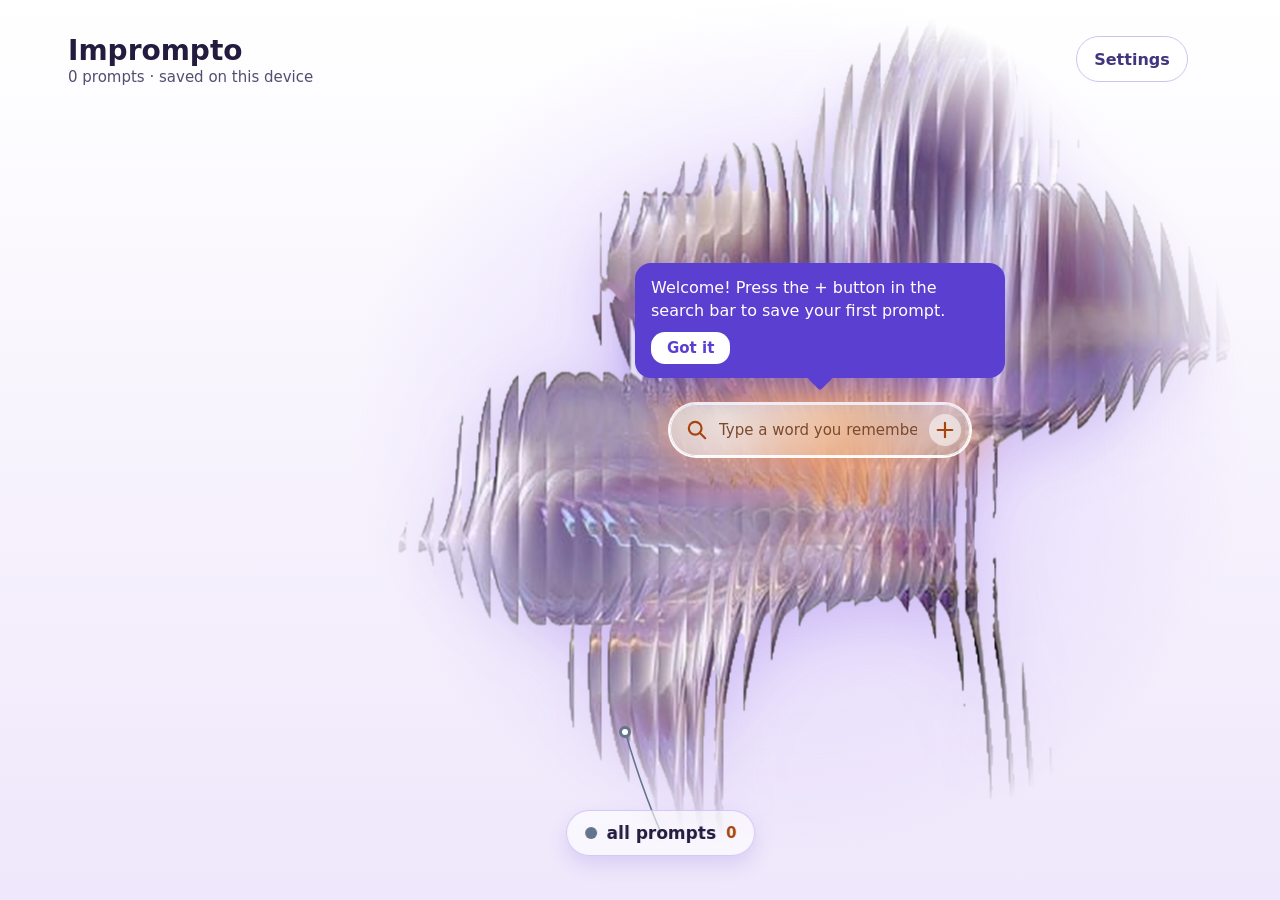
==== commit 44b7c228: "Drag category boxes, move/centre picture in edit mode, hide title while editing Co-Authored-By: Clau" ====
--- a/public/index.html
+++ b/public/index.html
@@ -268,8 +268,11 @@
 /* edit mode: only two buttons on the screen edges (move sprigs, picture style) plus Done; the rest steps aside */
 #edge{display:none}
 body.editing #edge{display:block}
-body.editing :is(#setbtn,#menu,#bar,#glow,#coach,#box,#chips){display:none!important}
-body.editing :is(.lab,.seed,.chipbtn){pointer-events:none}
+body.editing :is(#setbtn,#menu,#bar,#glow,#coach,#box,#chips,.brand){display:none!important}
+body.editing :is(.seed,.chipbtn){pointer-events:none}
+body.editing .lab{cursor:grab}
+body.aligning :is(.lab,.dot){pointer-events:none}
+body.aligning{cursor:move}
 .edgebtn{position:fixed;top:calc(50% - 80px);width:64px;height:160px;padding:0;display:flex;flex-direction:column;align-items:center;justify-content:center;gap:8px;z-index:40;
   background:rgba(255,255,255,.88);-webkit-backdrop-filter:blur(10px);backdrop-filter:blur(10px);border:1.5px solid #cfc3ee;color:var(--chipink);font-size:12px;font-weight:700;cursor:pointer;box-shadow:0 8px 24px rgba(120,80,220,.18)}
 .edgebtn span{width:50px;text-align:center;line-height:1.2}
@@ -350,6 +353,7 @@
     <span>Picture style</span></button>
   <div id="stylepanel" role="group" aria-label="Picture style">
     <div id="styles"></div>
+    <div class="prow"><button id="alignbtn">Move picture</button><button id="centerpic">Centre</button></div>
     <div class="prow"><button id="choosepic">Choose picture</button><button id="rmpic">Remove</button></div>
     <div class="prow barrow"><label for="barcolor">Search bar colour</label><input type="color" id="barcolor"><button id="barauto">Auto</button></div>
   </div>
@@ -489,10 +493,16 @@
 function savePicture() {
   try { picture ? localStorage.setItem(PIC, JSON.stringify(picture)) : localStorage.removeItem(PIC); return true; } catch (e) { return false; }
 }
-function withDot(cat, spot) {                         // a copy of the default spot, with the hand-placed dot if there is one
-  const d = picture && picture.dots[cat];
-  return d ? { ...spot, dx: d[0], dy: d[1] } : { ...spot };
-}
+function withDot(cat, spot) {                         // a copy of the default spot, with the hand-placed dot and box if there are any
+  const d = picture && picture.dots[cat], l = picture && picture.labels && picture.labels[cat];
+  return { ...spot, ...(d ? { dx: d[0], dy: d[1] } : {}), ...(l ? { x: l[0], y: l[1] } : {}) };
+}
+function saveLabelSpot(cat, x, y) {                   // remember where the user dropped a category box
+  picture = picture || { dots: {} }; (picture.labels = picture.labels || {})[cat] = [x, y]; savePicture();
+}
+const OFF = "promptlib.picoff.v1";                     // how far the whole picture was moved, e.g. {x:-161,y:23}; on this device only
+let picOff = (() => { try { return JSON.parse(localStorage.getItem(OFF)) || { x: 0, y: 0 }; } catch (e) { return { x: 0, y: 0 }; } })();
+function savePicOff() { try { localStorage.setItem(OFF, JSON.stringify(picOff)); } catch (e) {} }
 function picStore(mode, fn) {                         // run one small job on the picture box in IndexedDB
   return new Promise((ok, no) => {
     const open = indexedDB.open("imprompto", 1);
@@ -629,8 +639,9 @@
     b.innerHTML = `<b></b>${esc(label)} <i>${count}</i>`;
     const f = { o, p, b, dot, color, ph: k * 1.9, amp: 1, hold: false, x: p.x, y: p.y, vx: 0, vy: 0, seeds: [], rs: [], label, total: count, open: false, peek: false, drag: null };
     $("labels").append(dot, b);
-    b.addEventListener("click", () => { if (f.moved) { f.moved = false; return; } o === "*" ? toggleCat(o) : toggleOpen(f); });
-    const on = () => { dot.classList.add("hot"); bloom(true, p, color); f.hold = true; enter(f); };
+    const editing = () => document.body.classList.contains("editing");
+    b.addEventListener("click", () => { if (f.moved || editing()) { f.moved = false; return; } o === "*" ? toggleCat(o) : toggleOpen(f); });
+    const on = () => { if (editing()) return; dot.classList.add("hot"); bloom(true, p, color); f.hold = true; enter(f); };
     const off = () => { dot.classList.remove("hot"); bloom(false, p, color); f.hold = false; leave(); };
     b.addEventListener("mouseenter", on); b.addEventListener("focus", on); b.addEventListener("mouseleave", off); b.addEventListener("blur", off);
     b.addEventListener("pointerdown", e => startDrag(f, e));
@@ -720,11 +731,14 @@
   const up = () => {
     removeEventListener("pointermove", move); removeEventListener("pointerup", up); removeEventListener("pointercancel", up);
     f.b.classList.remove("drag"); f.drag = null;
+    if (f.moved && document.body.classList.contains("editing")) {    // in edit mode a dropped box stays where it was dropped
+      f.p.x = Math.round(clamp(f.x, 90, 1110)); f.p.y = Math.round(clamp(f.y, 110, 870)); saveLabelSpot(f.o, f.p.x, f.p.y);
+    }
     if (f.moved) setTimeout(() => f.moved = false, 0);               // swallow the click that ends a drag
   };
   addEventListener("pointermove", move); addEventListener("pointerup", up); addEventListener("pointercancel", up);
 }
-const calm = matchMedia("(prefers-reduced-motion:reduce)"), flw = { x: 0, y: 0 };
+const calm = matchMedia("(prefers-reduced-motion:reduce)"), flw = { x: picOff.x, y: picOff.y };
 let last = 0;
 function step(ms) {
   requestAnimationFrame(step);
@@ -732,7 +746,7 @@
   if (isMobile() || !floaters.length) return;
   const t = ms / 1000, searching = document.body.classList.contains("searching");
   const k = calm.matches ? 0 : 1, lx = mouse.in ? clamp((mouse.x - 781) * 0.012, -8, 8) : 0, ly = mouse.in ? clamp((mouse.y - 450) * 0.012, -8, 8) : 0;
-  flw.x += ((Math.sin(t * 0.4) * 5 + lx) * k - flw.x) * 0.05; flw.y += ((Math.cos(t * 0.33) * 7 - 5 + ly) * k - flw.y) * 0.05;   // the flower sways and leans toward the cursor
+  flw.x += ((Math.sin(t * 0.4) * 5 + lx) * k + picOff.x - flw.x) * 0.05; flw.y += ((Math.cos(t * 0.33) * 7 - 5 + ly) * k + picOff.y - flw.y) * 0.05;   // the flower sways and leans toward the cursor, around the spot the user moved it to
   $("flower").style.translate = flw.x + "px " + flw.y + "px";
   for (const f of floaters) {
     f.dot.style.left = f.p.dx + flw.x + "px"; f.dot.style.top = f.p.dy + flw.y + "px";                // dots and tendrils ride on the flower
@@ -890,6 +904,8 @@
   im.src = url;
 }
 function setPlacing(on) {
+  if (on) setAligning(false);
+  $("pichint").textContent = "Drag each dot to where you want it";
   document.body.classList.toggle("placing", on);
   $("movebtn").classList.toggle("on", on); $("movebtn").setAttribute("aria-pressed", on);
   $("pichint").hidden = !on;
@@ -909,6 +925,27 @@
   addEventListener("pointermove", move); addEventListener("pointerup", up);
 });
 if (picture) showPicture();
+/* ---- move the whole picture: drag it anywhere, or press Centre; its dots and lines ride along ---- */
+function setAligning(on) {
+  if (on) setPlacing(false);
+  document.body.classList.toggle("aligning", on);
+  $("alignbtn").classList.toggle("on", on);
+  if (on) $("pichint").textContent = "Drag the picture where you want it";
+  $("pichint").hidden = !on;
+}
+$("alignbtn").onclick = () => setAligning(!document.body.classList.contains("aligning"));
+$("centerpic").onclick = () => { picOff.x = 620 - 781; picOff.y = 450 - 427; savePicOff(); };   // the picture's middle onto the stage's middle
+document.addEventListener("pointerdown", e => {
+  if (!document.body.classList.contains("aligning") || e.button !== 0 || e.target.closest("#edge")) return;
+  e.preventDefault();
+  const a = stagePt(e), x0 = picOff.x, y0 = picOff.y;
+  const move = ev => {
+    const q = stagePt(ev), nx = Math.round(x0 + q.x - a.x), ny = Math.round(y0 + q.y - a.y);
+    flw.x += nx - picOff.x; flw.y += ny - picOff.y; picOff.x = nx; picOff.y = ny;      // follow the pointer right away, no easing lag
+  };
+  const up = () => { removeEventListener("pointermove", move); removeEventListener("pointerup", up); savePicOff(); };
+  addEventListener("pointermove", move); addEventListener("pointerup", up);
+});
 /* ---- Edit mode: the list of picture styles; the choice is remembered and shown on the next frame ---- */
 function drawStyleList() {
   const now = PIC_STYLES[picStyleIndex()].id;
@@ -1175,7 +1212,7 @@
 function setStylePanel(on) { $("stylepanel").classList.toggle("open", on); $("stylebtn").setAttribute("aria-expanded", on); }
 function setEditing(on) {
   document.body.classList.toggle("editing", on);
-  if (on) setMenu(false); else { setPlacing(false); setStylePanel(false); }
+  if (on) setMenu(false); else { setPlacing(false); setAligning(false); setStylePanel(false); }
 }
 $("editdash").onclick = () => setEditing(true);
 $("donebtn").onclick = () => setEditing(false);
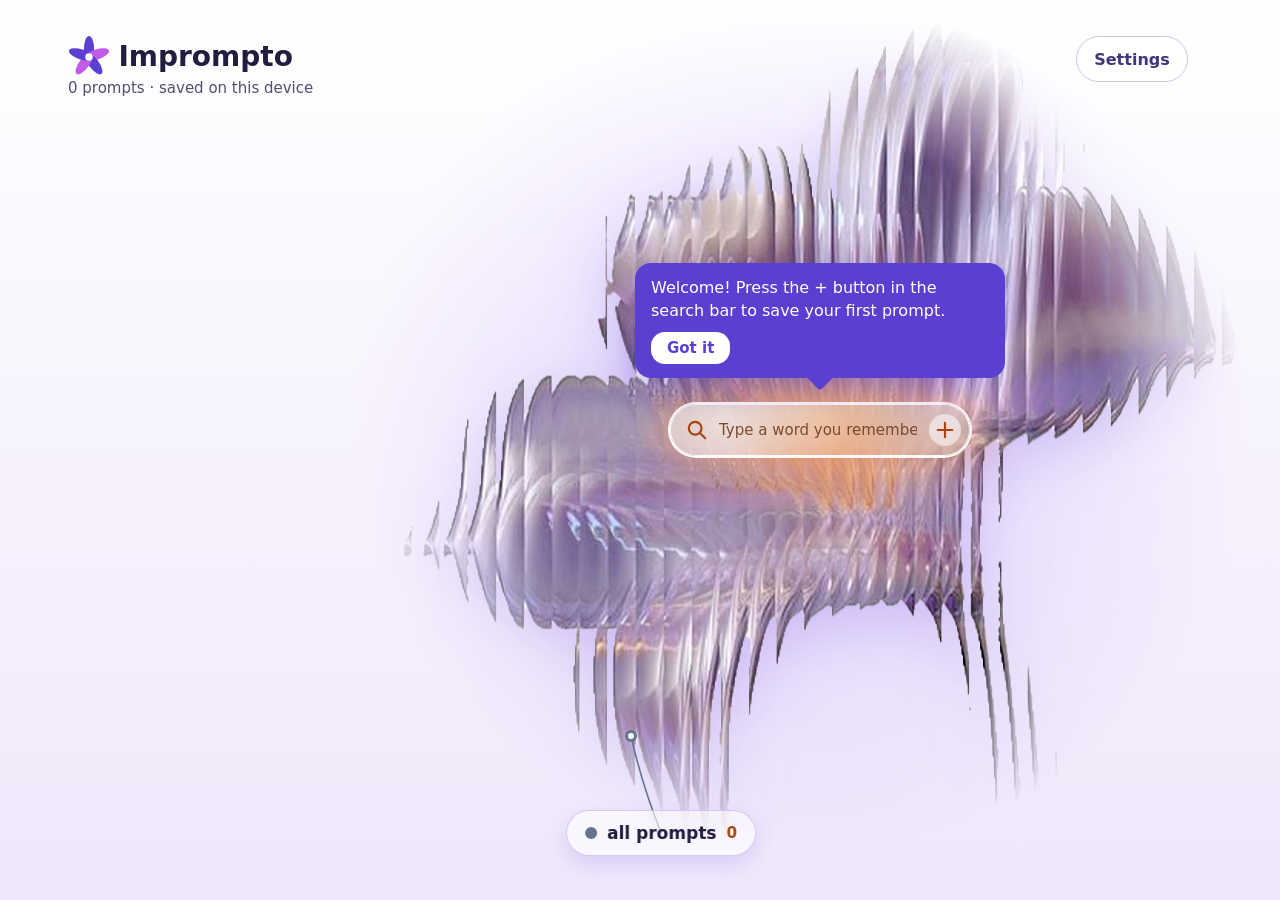
==== commit 8c73d2c8: "Add flower logo to header and favicon Co-Authored-By: Claude Sonnet 5.5 <noreply@anthropic.com>" ====
--- a/public/index.html
+++ b/public/index.html
@@ -6,7 +6,7 @@
 <title>Imprompto</title>
 <meta name="description" content="imprompto: a flower-shaped place to keep, search and copy your AI prompts. Everything stays in your own browser.">
 <meta name="theme-color" content="#f3edfc">
-<link rel="icon" href="data:image/svg+xml,%3Csvg xmlns='http://www.w3.org/2000/svg' viewBox='0 0 32 32'%3E%3Ccircle cx='16' cy='16' r='14' fill='%23c9b8f5'/%3E%3Ccircle cx='16' cy='16' r='7' fill='%23ffb26b'/%3E%3C/svg%3E">
+<link rel="icon" href="%3Csvg xmlns='http://www.w3.org/2000/svg' viewBox='-50 -50 100 100'%3E%3Cellipse rx='12' ry='30' cy='-20' fill='%235b3fd0' transform='rotate(0)'/%3E%3Cellipse rx='12' ry='30' cy='-20' fill='%23c25be6' transform='rotate(72)'/%3E%3Cellipse rx='12' ry='30' cy='-20' fill='%235b3fd0' transform='rotate(144)'/%3E%3Cellipse rx='12' ry='30' cy='-20' fill='%23c25be6' transform='rotate(216)'/%3E%3Cellipse rx='12' ry='30' cy='-20' fill='%235b3fd0' transform='rotate(288)'/%3E%3Ccircle r='9' fill='%23fff'/%3E%3C/svg%3E">
 <style>
 :root{color-scheme:light;--ink:#241c3f;--mute:#554d70;--acc:#a8450f;--line:#c25be6;--chip:#efe9fb;--chipink:#43357d;--brand:#5b3fd0}
 *{box-sizing:border-box}
@@ -32,13 +32,14 @@
 #bloom.on{opacity:.42}
 #lines{position:absolute;inset:0;width:100%;height:100%;pointer-events:none;overflow:visible}
 .brand{position:absolute;left:48px;top:36px}
-.brand h1{margin:0;font-size:28px;font-weight:800;line-height:1.1}
+.brand h1{display:flex;align-items:center;gap:.3em;margin:0;font-size:28px;font-weight:800;line-height:1.1}
 .brand span{font-size:15px;color:var(--mute)}
 .hbtn{position:absolute;top:36px;height:46px;border-radius:23px;font-size:16px;font-weight:700;cursor:pointer;padding:0}
 #new{flex:none;width:32px;height:32px;padding:0;display:flex;align-items:center;justify-content:center;background:rgba(255,255,255,.55);border:0;border-radius:50%;cursor:pointer}
 #sobtn:hover{background:var(--chip)}
 #new:hover{background:#fff}
 #sobtn{left:1056px;width:112px;background:#fff;border:1.5px solid #cfc3ee;color:var(--chipink)}
+.brand .logo{width:1.5em;height:1.5em;flex:none}
 /* category labels on the petals (each has its own colour) */
 .lab{position:absolute;height:46px;border-radius:23px;background:#fff;display:flex;align-items:center;gap:10px;
   padding:0 18px;font-size:17px;font-weight:700;cursor:pointer;border:0;color:var(--ink);
@@ -305,7 +306,7 @@
   <canvas id="holo" aria-hidden="true"></canvas>
   <div id="bloom" aria-hidden="true"></div>
   <svg id="lines" viewBox="0 0 1200 900" aria-hidden="true"></svg>
-  <div class="brand"><h1>Imprompto</h1><span id="total"></span></div>
+  <div class="brand"><h1><svg class="logo" viewBox="-50 -50 100 100" aria-hidden="true"><ellipse rx="12" ry="30" cy="-20" fill="#5b3fd0" transform="rotate(0)"/><ellipse rx="12" ry="30" cy="-20" fill="#c25be6" transform="rotate(72)"/><ellipse rx="12" ry="30" cy="-20" fill="#5b3fd0" transform="rotate(144)"/><ellipse rx="12" ry="30" cy="-20" fill="#c25be6" transform="rotate(216)"/><ellipse rx="12" ry="30" cy="-20" fill="#5b3fd0" transform="rotate(288)"/><circle r="9" fill="#fff"/></svg>Imprompto</h1><span id="total"></span></div>
   <button class="hbtn" id="setbtn" aria-haspopup="true" aria-expanded="false">Settings</button>
   <div id="menu">
   <button class="hbtn" id="trashbtn" aria-label="Trash"><svg width="20" height="20" viewBox="0 0 20 20" fill="none" stroke="#43357d" stroke-width="1.8" stroke-linecap="round" stroke-linejoin="round" aria-hidden="true"><path d="M3 5h14M7.5 5V3h5v2M5 5l1 12h8l1-12M8.5 9v5M11.5 9v5"/></svg><span>Trash</span><b id="tcount"></b></button>
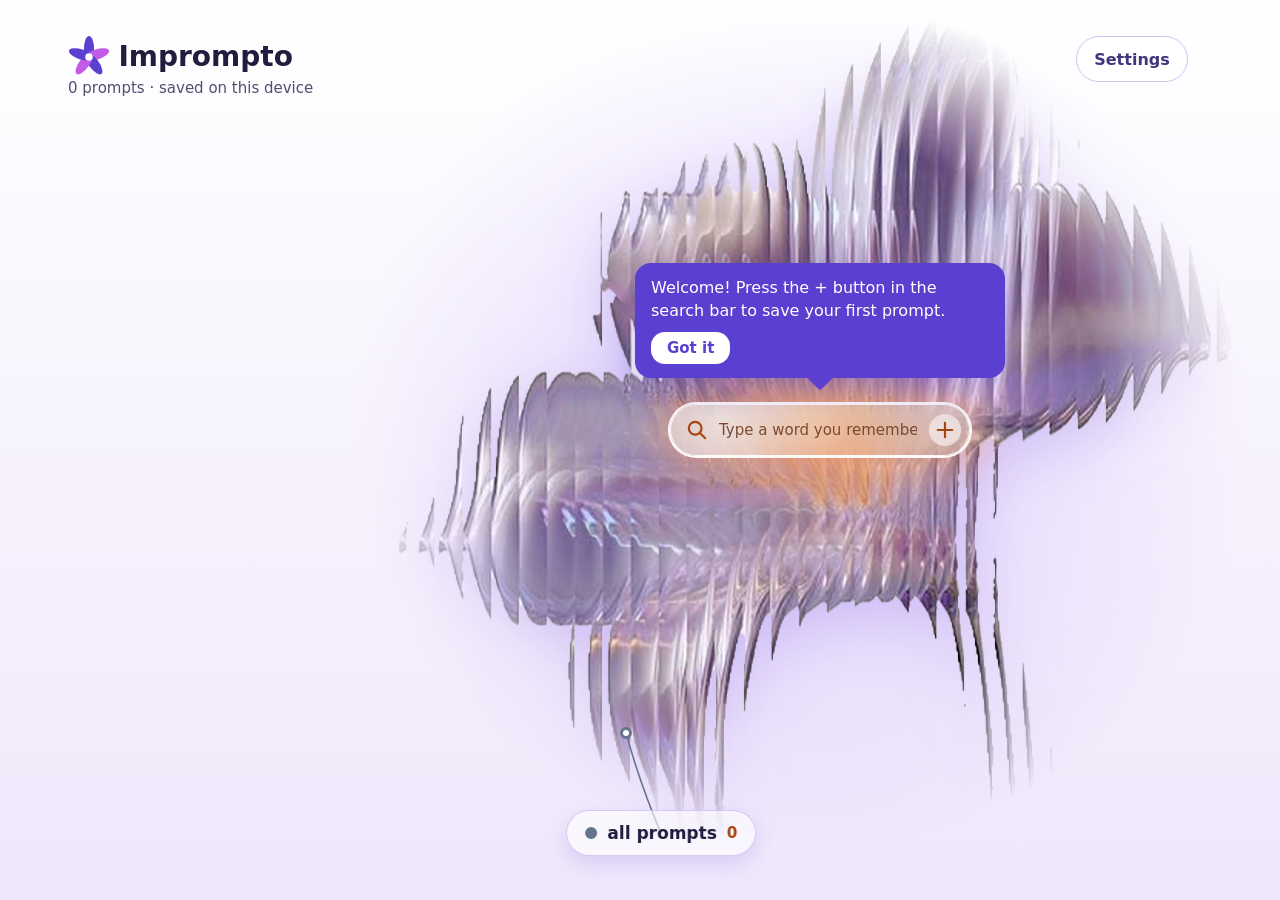
==== commit 58ab637c: "Fix favicon: restore missing data URL prefix Co-Authored-By: Claude Sonnet 5.5 <noreply@anthropic.co" ====
--- a/public/index.html
+++ b/public/index.html
@@ -6,7 +6,7 @@
 <title>Imprompto</title>
 <meta name="description" content="imprompto: a flower-shaped place to keep, search and copy your AI prompts. Everything stays in your own browser.">
 <meta name="theme-color" content="#f3edfc">
-<link rel="icon" href="%3Csvg xmlns='http://www.w3.org/2000/svg' viewBox='-50 -50 100 100'%3E%3Cellipse rx='12' ry='30' cy='-20' fill='%235b3fd0' transform='rotate(0)'/%3E%3Cellipse rx='12' ry='30' cy='-20' fill='%23c25be6' transform='rotate(72)'/%3E%3Cellipse rx='12' ry='30' cy='-20' fill='%235b3fd0' transform='rotate(144)'/%3E%3Cellipse rx='12' ry='30' cy='-20' fill='%23c25be6' transform='rotate(216)'/%3E%3Cellipse rx='12' ry='30' cy='-20' fill='%235b3fd0' transform='rotate(288)'/%3E%3Ccircle r='9' fill='%23fff'/%3E%3C/svg%3E">
+<link rel="icon" href="data:image/svg+xml,%3Csvg xmlns='http://www.w3.org/2000/svg' viewBox='-50 -50 100 100'%3E%3Cellipse rx='12' ry='30' cy='-20' fill='%235b3fd0' transform='rotate(0)'/%3E%3Cellipse rx='12' ry='30' cy='-20' fill='%23c25be6' transform='rotate(72)'/%3E%3Cellipse rx='12' ry='30' cy='-20' fill='%235b3fd0' transform='rotate(144)'/%3E%3Cellipse rx='12' ry='30' cy='-20' fill='%23c25be6' transform='rotate(216)'/%3E%3Cellipse rx='12' ry='30' cy='-20' fill='%235b3fd0' transform='rotate(288)'/%3E%3Ccircle r='9' fill='%23fff'/%3E%3C/svg%3E">
 <style>
 :root{color-scheme:light;--ink:#241c3f;--mute:#554d70;--acc:#a8450f;--line:#c25be6;--chip:#efe9fb;--chipink:#43357d;--brand:#5b3fd0}
 *{box-sizing:border-box}
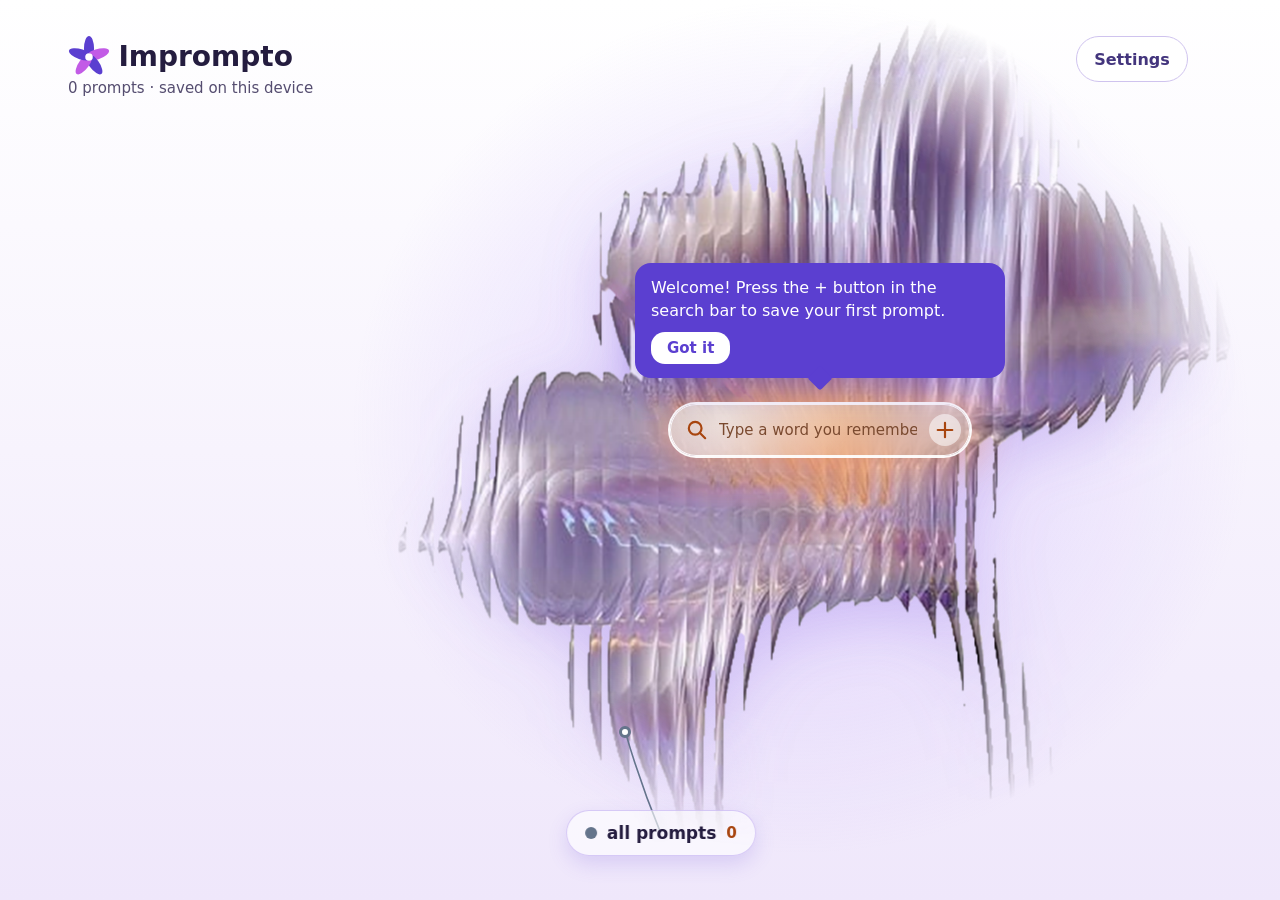
==== commit 85b6258e: "Let category names be dragged in Move sprigs mode Co-Authored-By: Claude Sonnet 5.5 <noreply@anthrop" ====
--- a/public/index.html
+++ b/public/index.html
@@ -253,7 +253,7 @@
 body.mobile #holo{left:0;top:124px;width:420px;height:399px}
 /* placing mode: dots can be grabbed, everything else steps aside */
 body.placing .dot{pointer-events:auto;cursor:grab;z-index:5;box-shadow:0 0 0 7px color-mix(in srgb,var(--c) 30%,transparent)}
-body.placing .lab,body.placing .seed{pointer-events:none}
+body.placing .seed{pointer-events:none}
 /* one Settings button; the other header buttons live in the panel it opens */
 #setbtn{left:1056px;width:112px;background:#fff;border:1.5px solid #cfc3ee;color:var(--chipink);z-index:31}
 #setbtn:hover,#setbtn[aria-expanded=true]{background:var(--chip)}
@@ -358,7 +358,7 @@
     <div class="prow"><button id="choosepic">Choose picture</button><button id="rmpic">Remove</button></div>
     <div class="prow barrow"><label for="barcolor">Search bar colour</label><input type="color" id="barcolor"><button id="barauto">Auto</button></div>
   </div>
-  <p id="pichint" hidden>Drag each dot to where you want it</p>
+  <p id="pichint" hidden>Drag each dot or name to where you want it</p>
   <button id="donebtn">Done</button>
 </div>
 <script>
@@ -906,7 +906,7 @@
 }
 function setPlacing(on) {
   if (on) setAligning(false);
-  $("pichint").textContent = "Drag each dot to where you want it";
+  $("pichint").textContent = "Drag each dot or name to where you want it";
   document.body.classList.toggle("placing", on);
   $("movebtn").classList.toggle("on", on); $("movebtn").setAttribute("aria-pressed", on);
   $("pichint").hidden = !on;
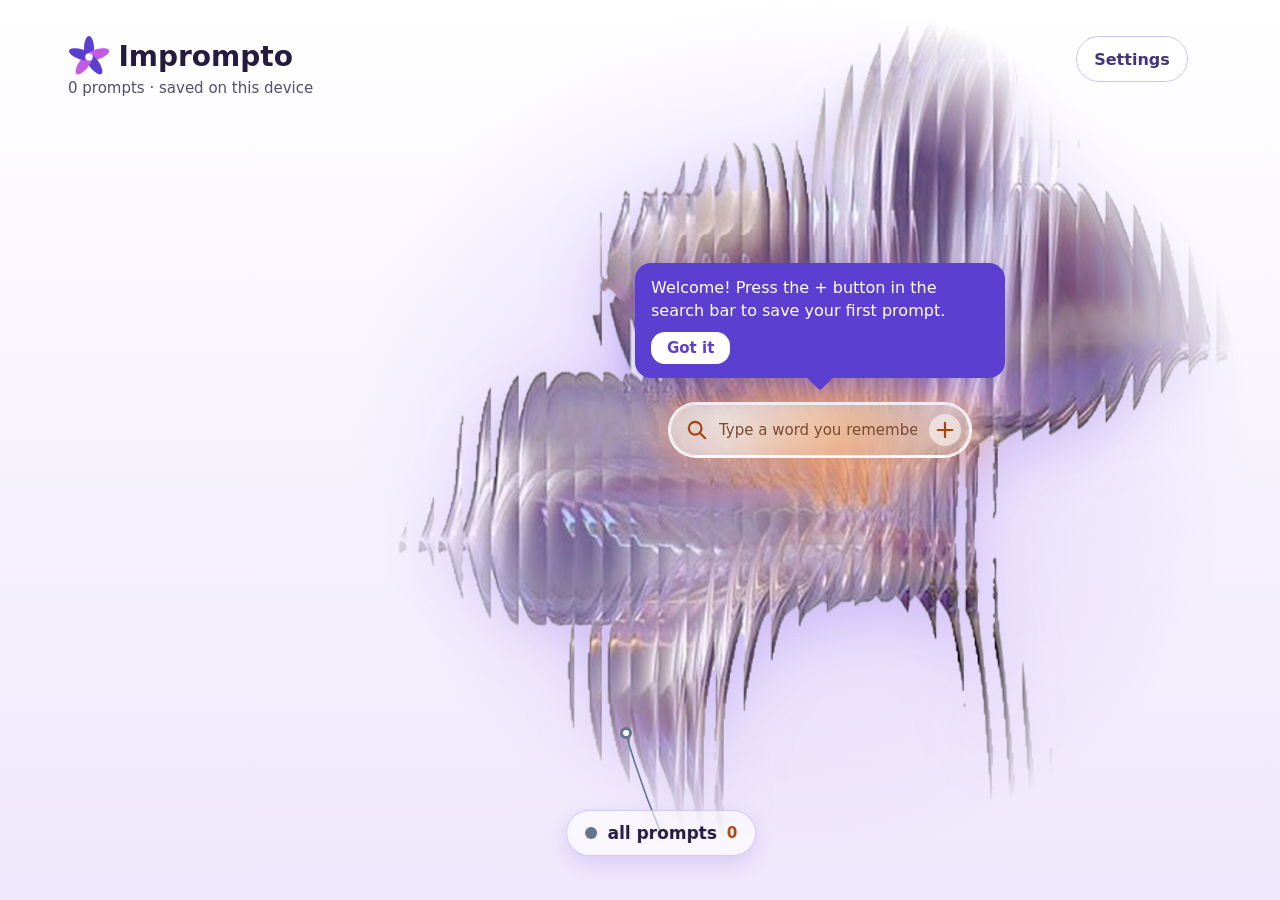
==== commit c41de414: "Add Left/Right picture align buttons and let panel buttons grow to fit their text Co-Authored-By: Cl" ====
--- a/public/index.html
+++ b/public/index.html
@@ -288,7 +288,7 @@
 .sty:hover{background:rgba(239,233,251,.7)}
 .sty.on{background:var(--chip)}
 .prow{display:flex;align-items:center;gap:6px;margin-top:8px;padding-top:8px;border-top:1px solid #e6defa}
-.prow button{flex:1;height:32px;border-radius:16px;border:1.5px solid #cfc3ee;background:#fff;color:var(--chipink);font-size:13px;font-weight:700;cursor:pointer}
+.prow button{flex:1;min-height:32px;padding:4px 6px;line-height:1.15;border-radius:16px;border:1.5px solid #cfc3ee;background:#fff;color:var(--chipink);font-size:13px;font-weight:700;cursor:pointer}
 .barrow label{flex:1;font-size:13px;font-weight:700;color:var(--chipink)}
 .barrow button{flex:none;padding:0 10px}
 #barcolor{flex:none;width:34px;height:32px;padding:0;border:1.5px solid #cfc3ee;border-radius:16px;background:#fff;cursor:pointer}
@@ -354,7 +354,8 @@
     <span>Picture style</span></button>
   <div id="stylepanel" role="group" aria-label="Picture style">
     <div id="styles"></div>
-    <div class="prow"><button id="alignbtn">Move picture</button><button id="centerpic">Centre</button></div>
+    <div class="prow"><button id="alignbtn">Move picture</button></div>
+    <div class="prow"><button id="leftpic">Left</button><button id="centerpic">Centre</button><button id="rightpic">Right</button></div>
     <div class="prow"><button id="choosepic">Choose picture</button><button id="rmpic">Remove</button></div>
     <div class="prow barrow"><label for="barcolor">Search bar colour</label><input type="color" id="barcolor"><button id="barauto">Auto</button></div>
   </div>
@@ -936,6 +937,12 @@
 }
 $("alignbtn").onclick = () => setAligning(!document.body.classList.contains("aligning"));
 $("centerpic").onclick = () => { picOff.x = 620 - 781; picOff.y = 450 - 427; savePicOff(); };   // the picture's middle onto the stage's middle
+function snapPic(side) {   // slide the picture to the left or right edge of the stage, keeping its height
+  const m = document.body.classList.contains("mobile"), left = m ? 0 : 332, w = m ? 420 : 898, stageW = m ? 420 : 1240;
+  picOff.x = side === "left" ? -left : stageW - left - w; savePicOff();
+}
+$("leftpic").onclick = () => snapPic("left");
+$("rightpic").onclick = () => snapPic("right");
 document.addEventListener("pointerdown", e => {
   if (!document.body.classList.contains("aligning") || e.button !== 0 || e.target.closest("#edge")) return;
   e.preventDefault();
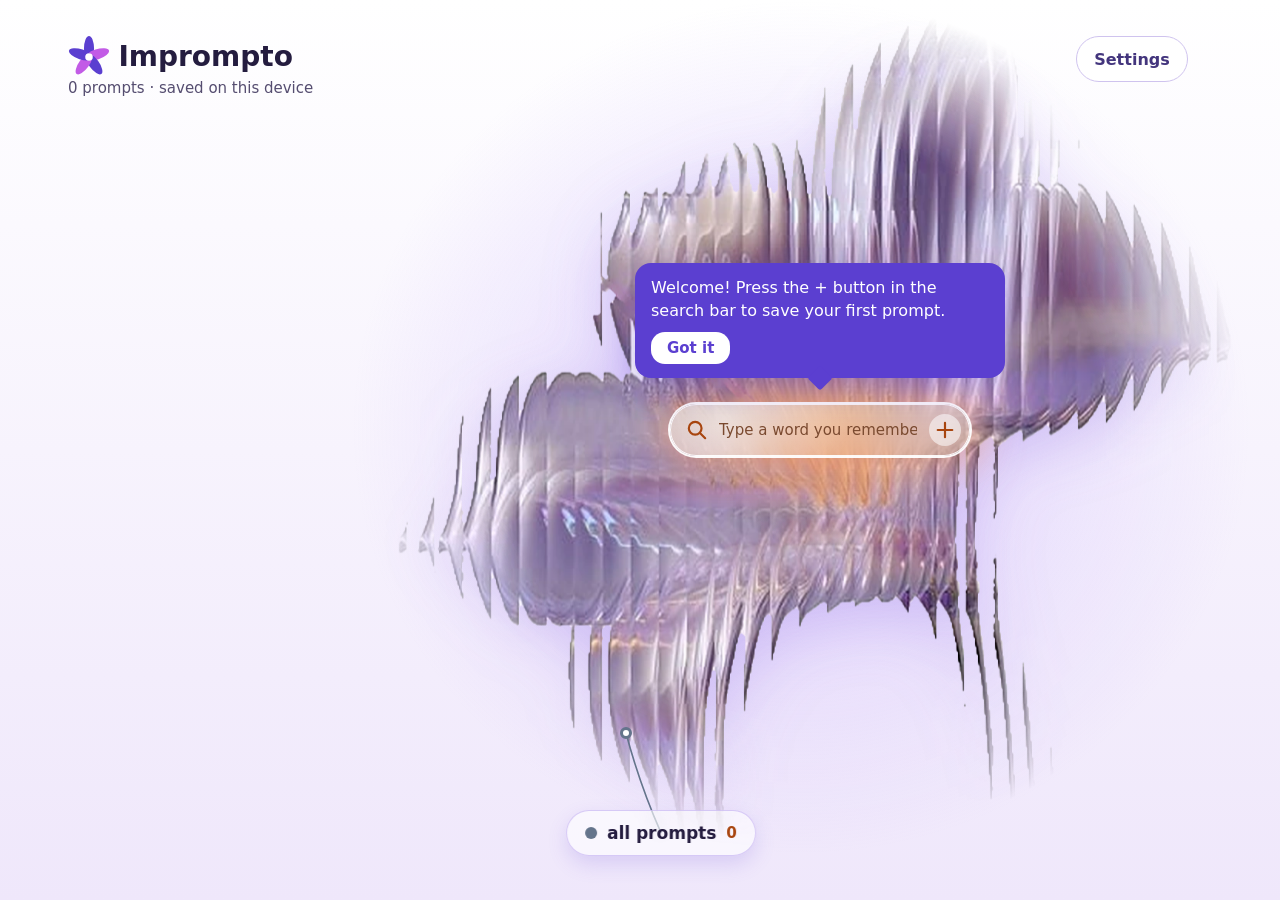
==== commit 4c4de785: "Allow up to 4 pictures as a collage and 8 categories on the flower Co-Authored-By: Claude Sonnet 5.5" ====
--- a/public/index.html
+++ b/public/index.html
@@ -314,7 +314,7 @@
   <a class="hbtn" id="editcats" href="/edit-categories.html">Edit categories</a>
   <button class="hbtn" id="editdash">Edit dashboard</button>
   </div>
-  <input type="file" id="picfile" accept="image/*" hidden>
+  <input type="file" id="picfile" accept="image/*" multiple hidden>
   <div id="labels"></div>
   <div id="chips" role="group" aria-label="Categories"></div>
   <div id="glow"></div>
@@ -603,6 +603,10 @@
   { x: 1070, y: 200, dx: 862, dy: 128 },
   { x: 330,  y: 600, dx: 555, dy: 490 },
   { x: 1070, y: 500, dx: 933, dy: 336 },
+  { x: 230,  y: 400, dx: 590, dy: 340 },     // spots 5-8: room for 8 categories
+  { x: 1090, y: 350, dx: 905, dy: 245 },
+  { x: 230,  y: 780, dx: 620, dy: 610 },
+  { x: 1060, y: 740, dx: 850, dy: 600 },
 ];
 const ALLSPOT = { x: 640, y: 835, dx: 610, dy: 735 };
 const ORDER = ["category1", "category2", "category3", "category4"];
@@ -889,21 +893,29 @@
 }
 /* ---- your picture: choose a photo, style it, drag each sprig's dot onto it (the buttons live in edit mode) ---- */
 async function showPicture() { try { const b = await getPictureImage(); if (b) holoShow(URL.createObjectURL(b)); } catch (e) {} }
-function readPicture(file) {                                          // shrink huge pictures so the graphics card can handle them
+const PIC_MAX = 4;                                                    // most pictures one frame can hold
+const loadImage = file => new Promise((ok, no) => {
   const im = new Image(), url = URL.createObjectURL(file);
-  im.onerror = () => toast("That file is not a picture");
-  im.onload = () => {
-    const k = Math.min(1, 1600 / Math.max(im.width, im.height)), c = document.createElement("canvas");
-    c.width = Math.round(im.width * k); c.height = Math.round(im.height * k);
-    c.getContext("2d").drawImage(im, 0, 0, c.width, c.height); URL.revokeObjectURL(url);
-    c.toBlob(async blob => {                                          // a PNG stays a PNG so see-through parts stay see-through
-      const kept = await putPictureImage(blob).then(() => true, () => false);
-      picture = { dots: {} }; savePicture();
-      showPicture(); renderLabels(); setPlacing(true);
-      if (!kept) toast("Shown now, but this page cannot keep it for next time");
-    }, file.type === "image/png" ? "image/png" : "image/jpeg", 0.88);
-  };
-  im.src = url;
+  im.onload = () => { URL.revokeObjectURL(url); ok(im); }; im.onerror = no; im.src = url;
+});
+async function readPicture(files) {                                   // one or more photos become one picture (several are tiled like a collage)
+  let ims;
+  try { ims = await Promise.all(files.slice(0, PIC_MAX).map(loadImage)); } catch (e) { return toast("That file is not a picture"); }
+  if (files.length > PIC_MAX) toast("Only the first " + PIC_MAX + " pictures were used");
+  const n = ims.length, cols = n === 1 ? 1 : 2, rows = Math.ceil(n / cols), c = document.createElement("canvas");
+  if (n === 1) { const k = Math.min(1, 1600 / Math.max(ims[0].width, ims[0].height)); c.width = Math.round(ims[0].width * k); c.height = Math.round(ims[0].height * k); c.getContext("2d").drawImage(ims[0], 0, 0, c.width, c.height); }
+  else {                                                              // each photo fills one 800px square, cropped to fit
+    c.width = cols * 800; c.height = rows * 800; const g = c.getContext("2d");
+    ims.forEach((im, i) => { const s = Math.min(im.width, im.height), x = (i % cols) * 800, y = Math.floor(i / cols) * 800;
+      g.drawImage(im, (im.width - s) / 2, (im.height - s) / 2, s, s, x, y, 800, 800); });
+  }
+  const png = files.length === 1 && files[0].type === "image/png";   // a lone PNG stays a PNG so see-through parts stay see-through
+  c.toBlob(async blob => {
+    const kept = await putPictureImage(blob).then(() => true, () => false);
+    picture = { dots: {} }; savePicture();
+    showPicture(); renderLabels(); setPlacing(true);
+    if (!kept) toast("Shown now, but this page cannot keep it for next time");
+  }, png ? "image/png" : "image/jpeg", 0.88);
 }
 function setPlacing(on) {
   if (on) setAligning(false);
@@ -913,7 +925,7 @@
   $("pichint").hidden = !on;
 }
 $("choosepic").onclick = () => $("picfile").click();
-$("picfile").onchange = e => { if (e.target.files[0]) readPicture(e.target.files[0]); e.target.value = ""; };
+$("picfile").onchange = e => { if (e.target.files.length) readPicture([...e.target.files]); e.target.value = ""; };
 $("rmpic").onclick = () => { picture = null; savePicture(); delPictureImage().catch(() => {}); holoHide(); setPlacing(false); renderLabels(); };
 $("labels").addEventListener("pointerdown", e => {                    // in placing mode, a dot can be dragged
   const f = document.body.classList.contains("placing") && floaters.find(g => g.dot === e.target);
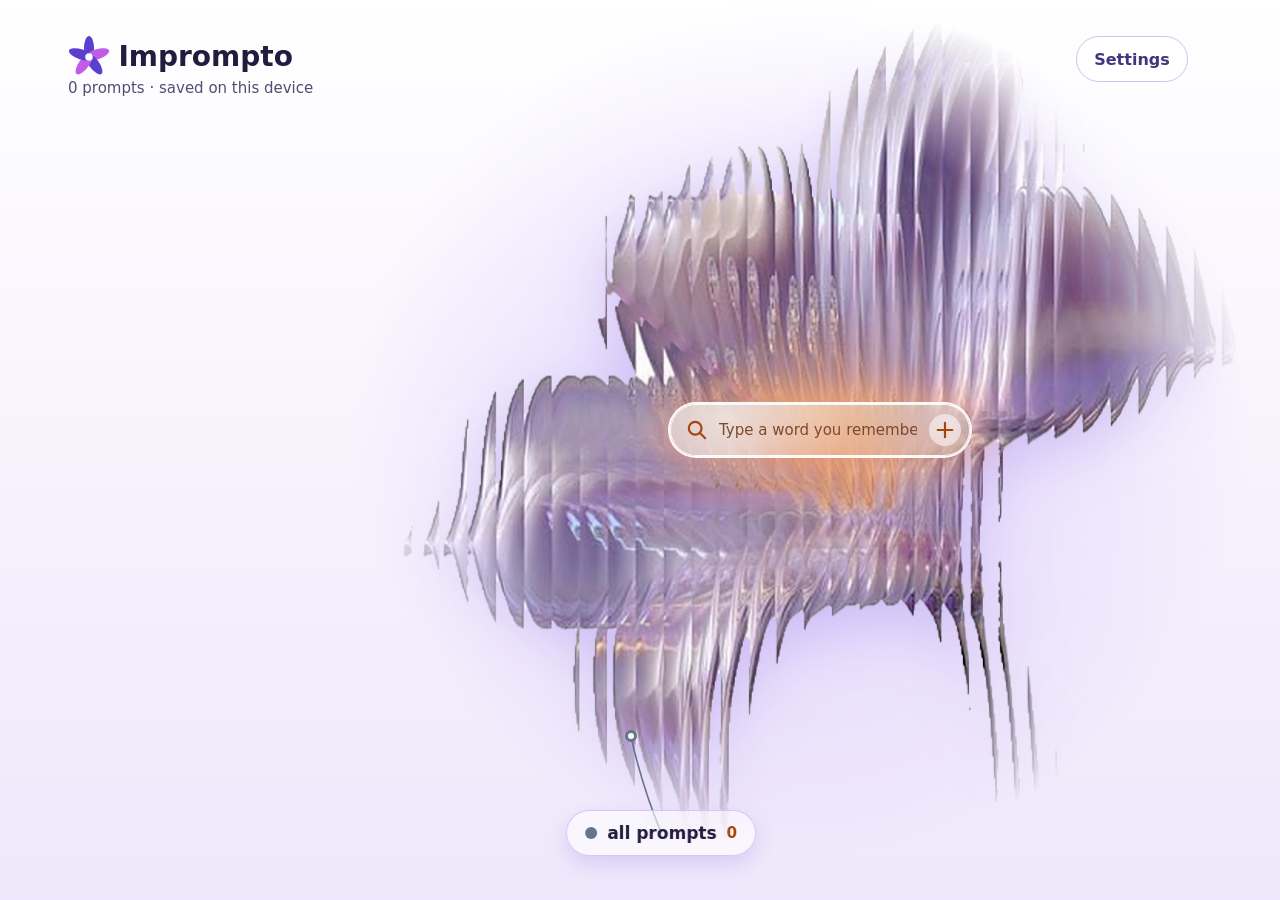
==== commit 9ab9fce3: "Remove welcome tip and add a PDF guide of the main workflow Co-Authored-By: Claude Sonnet 5.5 <norep" ====
--- a/public/index.html
+++ b/public/index.html
@@ -51,7 +51,6 @@
 .dot{position:absolute;width:12px;height:12px;margin:-6px 0 0 -6px;border-radius:50%;background:#fff;border:3px solid var(--c);
   animation:pop .5s backwards;transition:box-shadow .25s,opacity .25s}
 .dot.hot,.dot.sel{box-shadow:0 0 0 7px color-mix(in srgb,var(--c) 30%,transparent)}
-body.searching #coach{opacity:0;pointer-events:none}
 .tie{transition:opacity .25s}
 .lab{touch-action:none;user-select:none;-webkit-user-select:none}
 .lab.drag{cursor:grabbing;box-shadow:0 0 0 2px var(--c),0 18px 34px rgba(106,75,214,.3);z-index:3}
@@ -93,11 +92,6 @@
 #bar:focus-within{box-shadow:0 0 0 3px #6d4aff,0 12px 26px rgba(106,75,214,.2)}
 #clr{flex:none;width:32px;height:32px;border-radius:50%;border:0;background:rgba(255,255,255,.55);color:#7a4a12;font-size:22px;line-height:1;cursor:pointer;display:none}
 #clr.show{display:block}
-#coach{position:absolute;left:615px;bottom:522px;width:370px;background:var(--brand);color:#fff;border-radius:16px;padding:14px 16px;font-size:16px;line-height:1.4;
-  box-shadow:0 14px 30px rgba(91,63,208,.35);transition:opacity .25s;animation:pop .6s .6s backwards;display:none}
-#coach.show{display:block}
-#coach:after{content:"";position:absolute;left:50%;bottom:-9px;margin-left:-9px;width:18px;height:18px;background:var(--brand);transform:rotate(45deg);border-radius:3px}
-#coach button{display:block;margin-top:10px;border:0;border-radius:14px;background:#fff;color:var(--brand);font-weight:700;font-size:15px;padding:7px 16px;cursor:pointer}
 /* results box: joined to the pollen by a line, like the reference */
 #box{position:absolute;left:48px;top:120px;width:400px;height:660px;background:rgba(255,255,255,.95);
   border:1.6px solid var(--line);opacity:0;transform:scale(.96);transform-origin:100% 0;pointer-events:none;
@@ -178,7 +172,6 @@
 body.mobile #bar{left:60px;top:322px;width:300px;height:48px}
 body.mobile #q{font-size:16px}   /* under 16px phones zoom the page when you tap the box */
 body.mobile .lab,body.mobile .dot,body.mobile .tie{display:none}
-body.mobile #coach{left:50px;bottom:672px;width:320px;font-size:15px}
 body.mobile #chips{display:flex;position:absolute;left:16px;top:106px;width:388px;gap:8px;overflow-x:auto;padding:2px 2px 8px}
 .chipbtn{flex:none;height:44px;border-radius:22px;border:0;background:#fff;padding:0 16px;font-size:15px;font-weight:700;color:var(--ink);
   cursor:pointer;box-shadow:0 4px 10px rgba(106,75,214,.14);display:flex;align-items:center;gap:8px}
@@ -269,7 +262,7 @@
 /* edit mode: only two buttons on the screen edges (move sprigs, picture style) plus Done; the rest steps aside */
 #edge{display:none}
 body.editing #edge{display:block}
-body.editing :is(#setbtn,#menu,#bar,#glow,#coach,#box,#chips,.brand){display:none!important}
+body.editing :is(#setbtn,#menu,#bar,#glow,#box,#chips,.brand){display:none!important}
 body.editing :is(.seed,.chipbtn){pointer-events:none}
 body.editing .lab{cursor:grab}
 body.aligning :is(.lab,.dot){pointer-events:none}
@@ -324,7 +317,6 @@
     <button id="clr" aria-label="Clear search">&times;</button>
     <button id="new" aria-label="New prompt" title="New prompt"><svg width="20" height="20" viewBox="0 0 22 22" fill="none" stroke="#a8450f" stroke-width="2.4" stroke-linecap="round" aria-hidden="true"><path d="M11 3v16M3 11h16"/></svg></button>
   </div>
-  <div id="coach" role="status">Start here: type any word you remember, or click a petal to browse a group.<button id="coach-ok">Got it</button></div>
   <div id="box"><div id="tab"></div><div id="head"></div><div id="cats" role="group" aria-label="Filter by category"></div>
     <div id="list" role="listbox" aria-label="Results"></div>
     <div id="foot">↑ ↓ to move · Enter to copy · Esc to clear</div></div>
@@ -363,7 +355,7 @@
   <button id="donebtn">Done</button>
 </div>
 <script>
-const KEY = "promptlib.mine.v1", SEEN = "promptlib.seen.v1";
+const KEY = "promptlib.mine.v1";
 const uid = () => Date.now().toString(36) + Math.random().toString(36).slice(2, 8);
 const str = v => (typeof v === "string" || typeof v === "number") ? String(v) : "";
 const slug = v => str(v).trim().toLowerCase().replace(/\s+/g, "-");
@@ -629,8 +621,6 @@
   const cats = catList(), D = all();
   $("total").innerHTML = D.length + (D.length === 1 ? " prompt" : " prompts") + (cloudOK ? '<span class="sv"> · synced to your account</span>' : '<span class="sv"> · saved on this device</span>');
   $("sobtn").style.display = cloudOK ? "" : "none";             // nobody to sign out of when prompts only live on this device (signing out would wipe them)
-  $("coach").firstChild.nodeValue = !D.length ? "Welcome! Press the + button in the search bar to save your first prompt."
-    : isMobile() ? "Start here: type any word you remember, or tap a group above." : "Start here: type any word you remember, or click a sprig to see the prompts inside.";
   $("labels").innerHTML = ""; $("chips").innerHTML = ""; floaters.length = 0; focused = null;
   ln.querySelectorAll(".slink").forEach(n => n.remove()); RS.length = 0;
   let tieHtml = "", k = 0;
@@ -1121,17 +1111,12 @@
   row.classList.add("done");
   setTimeout(() => { cp.textContent = "Copy"; row.classList.remove("done"); }, 1400);
 }
-/* ---- first-visit tip ---- */
-function seenIt() { try { return !!localStorage.getItem(SEEN); } catch (e) { return true; } }
-function dismissCoach() { $("coach").classList.remove("show"); try { localStorage.setItem(SEEN, "1"); } catch (e) {} }
-if (!seenIt()) $("coach").classList.add("show");
-$("coach-ok").onclick = dismissCoach;
-$("q").addEventListener("input", () => { dismissCoach(); render(); });
+$("q").addEventListener("input", () => { render(); });
 $("clr").onclick = () => { $("q").value = ""; cat = ""; render(); $("q").focus(); };
 const openOverlay = () => document.querySelector(".ov.show");
 addEventListener("keydown", e => {
   const ov = openOverlay();
-  if (e.key === "Escape") { closeSeeds(); $("q").value = ""; cat = ""; closeModals(); dismissCoach(); render(); return; }
+  if (e.key === "Escape") { closeSeeds(); $("q").value = ""; cat = ""; closeModals(); render(); return; }
   if (e.key === "/" && !ov && !/^(INPUT|TEXTAREA)$/.test(e.target.tagName || "")) { e.preventDefault(); $("q").focus(); return; }
   if (e.key === "Tab" && ov) {                                              // keep keyboard focus inside the pop-up
     const f = [...ov.querySelectorAll("input:not([hidden]),textarea,button")].filter(x => !x.disabled);
@@ -1149,12 +1134,12 @@
 /* ---- clicking on empty space closes the results ---- */
 document.addEventListener("pointerdown", e => {
   if (!document.body.classList.contains("searching")) return;
-  if (e.target.closest("#box,#bar,.lab,.seed,.chipbtn,.ov,.hbtn,#peek,#coach,#toast")) return;
+  if (e.target.closest("#box,#bar,.lab,.seed,.chipbtn,.ov,.hbtn,#peek,#toast")) return;
   $("q").value = ""; cat = ""; render();
 });
 /* ---- pop-up windows ---- */
 let lastFocus = null;
-function showModal(id, focusId) { lastFocus = document.activeElement; $(id).classList.add("show"); $(focusId).focus(); dismissCoach(); }
+function showModal(id, focusId) { lastFocus = document.activeElement; $(id).classList.add("show"); $(focusId).focus(); }
 function closeModals() {
   const was = openOverlay();
   document.querySelectorAll(".ov").forEach(o => o.classList.remove("show"));
